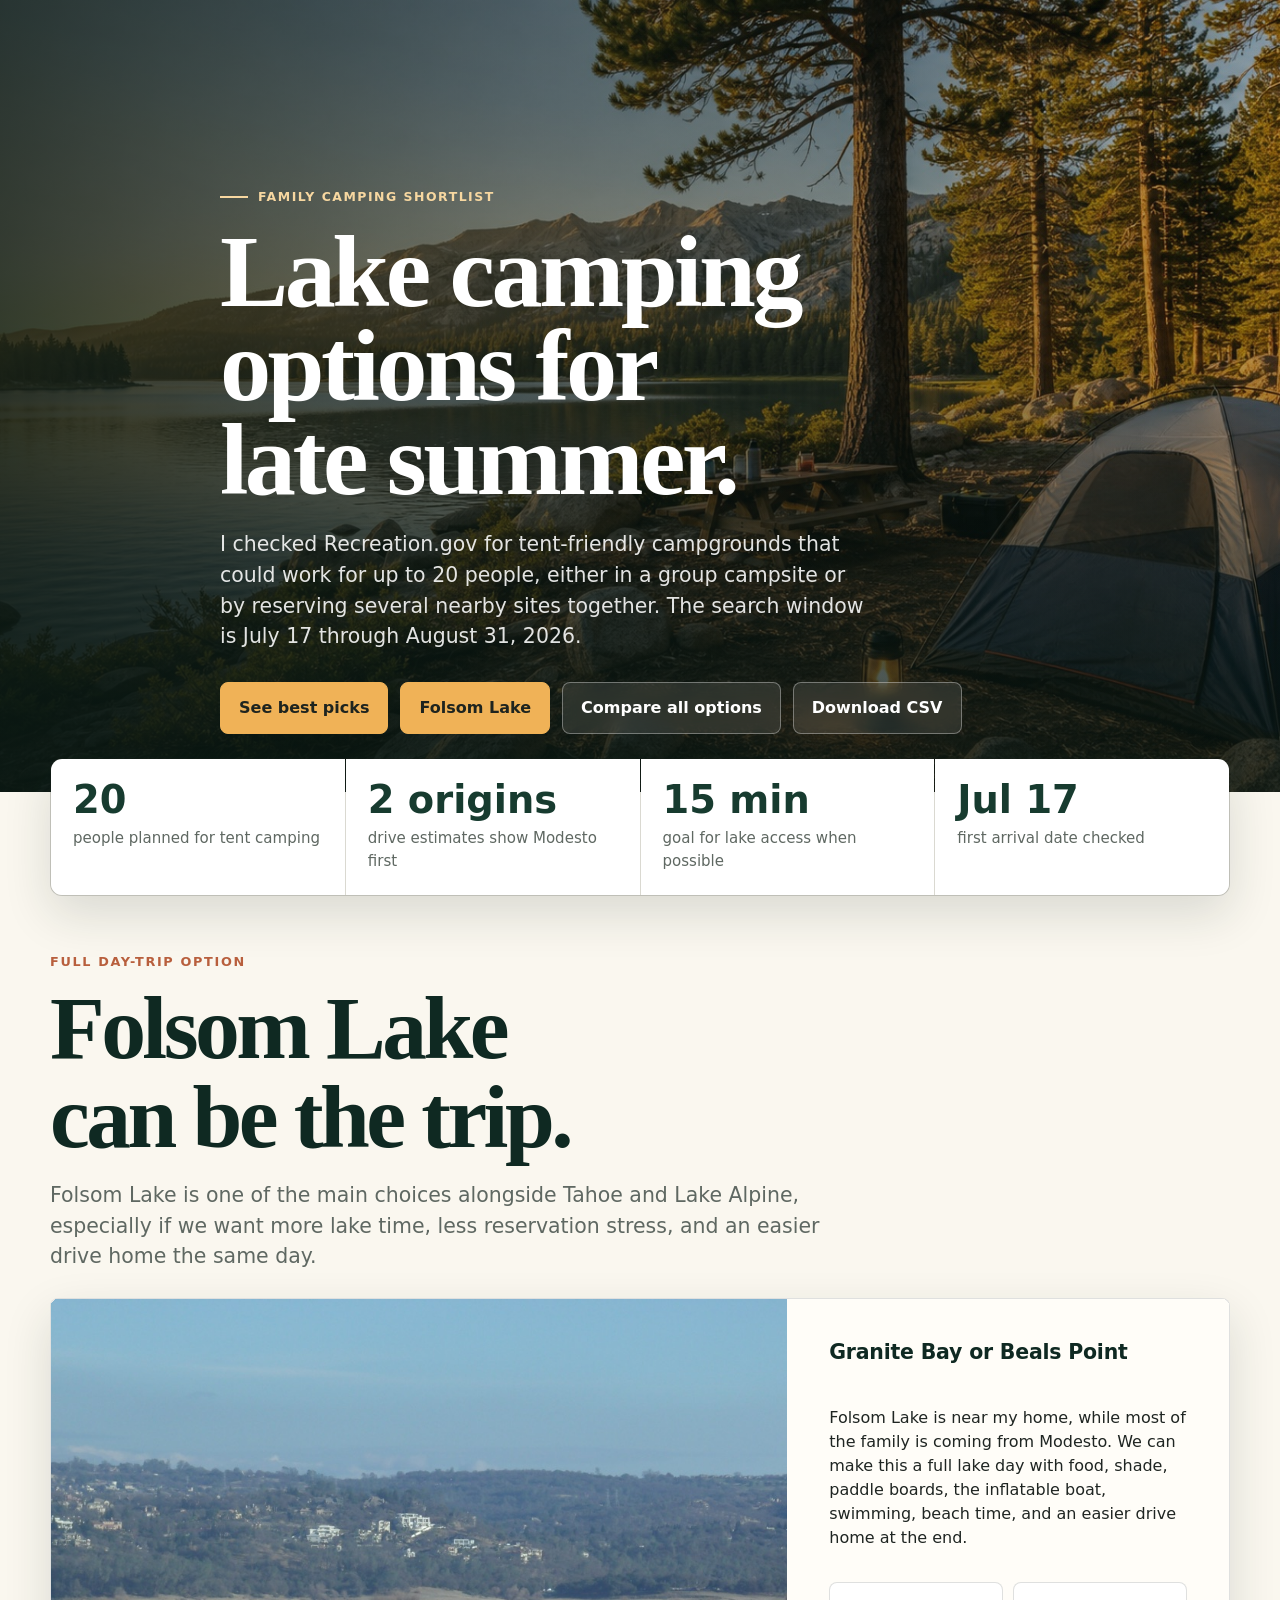
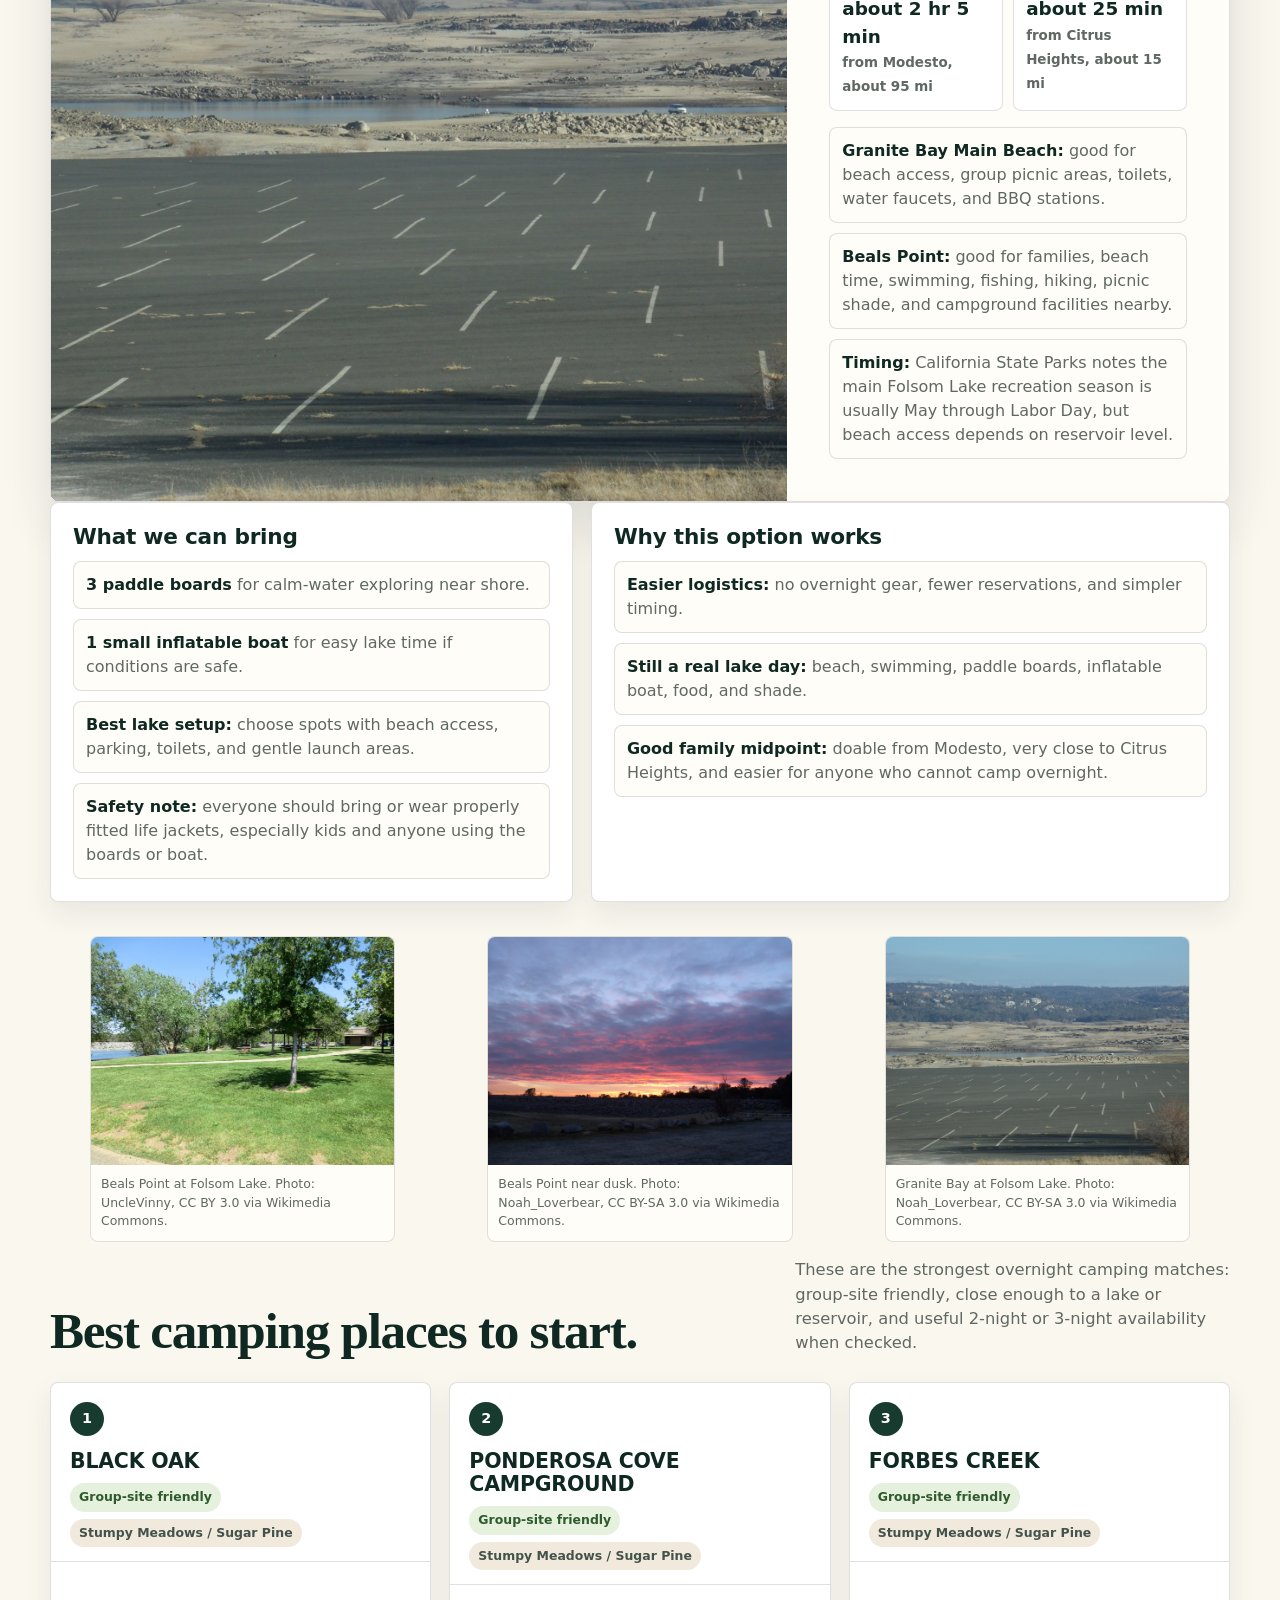
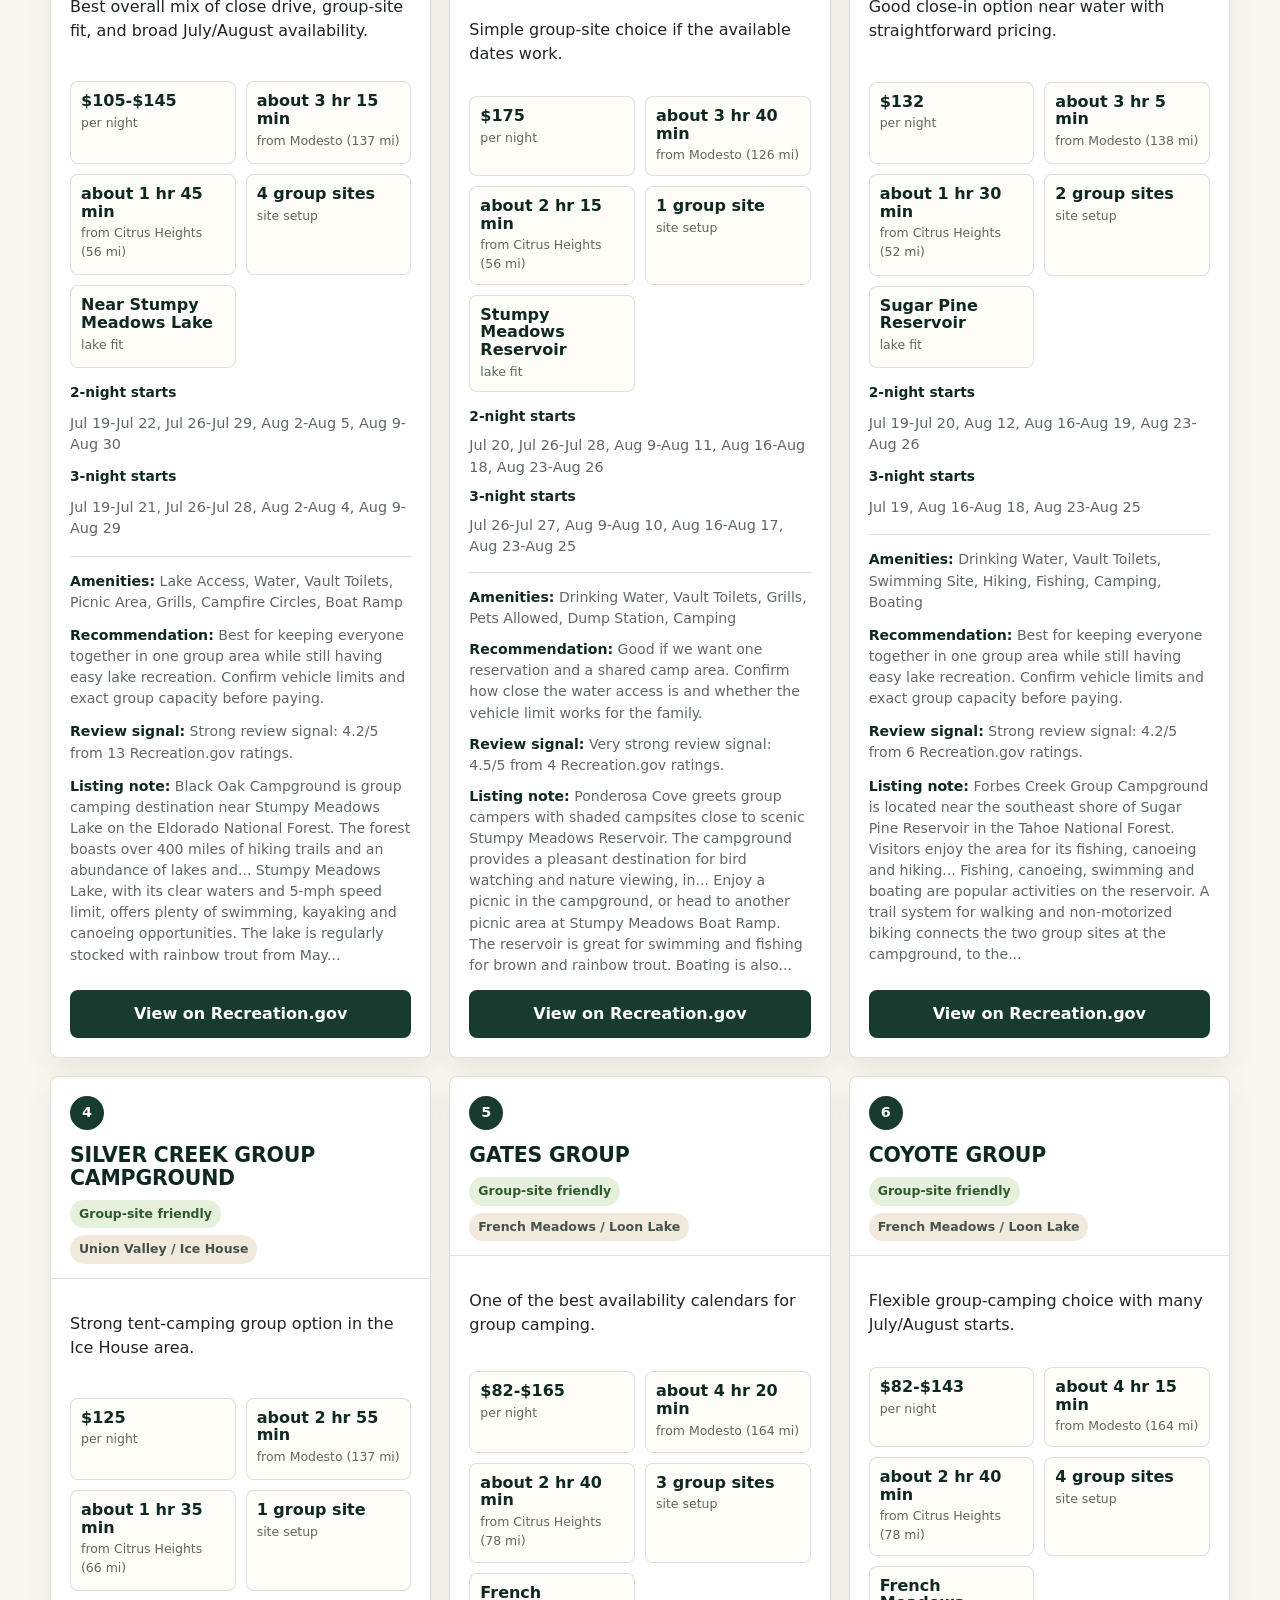
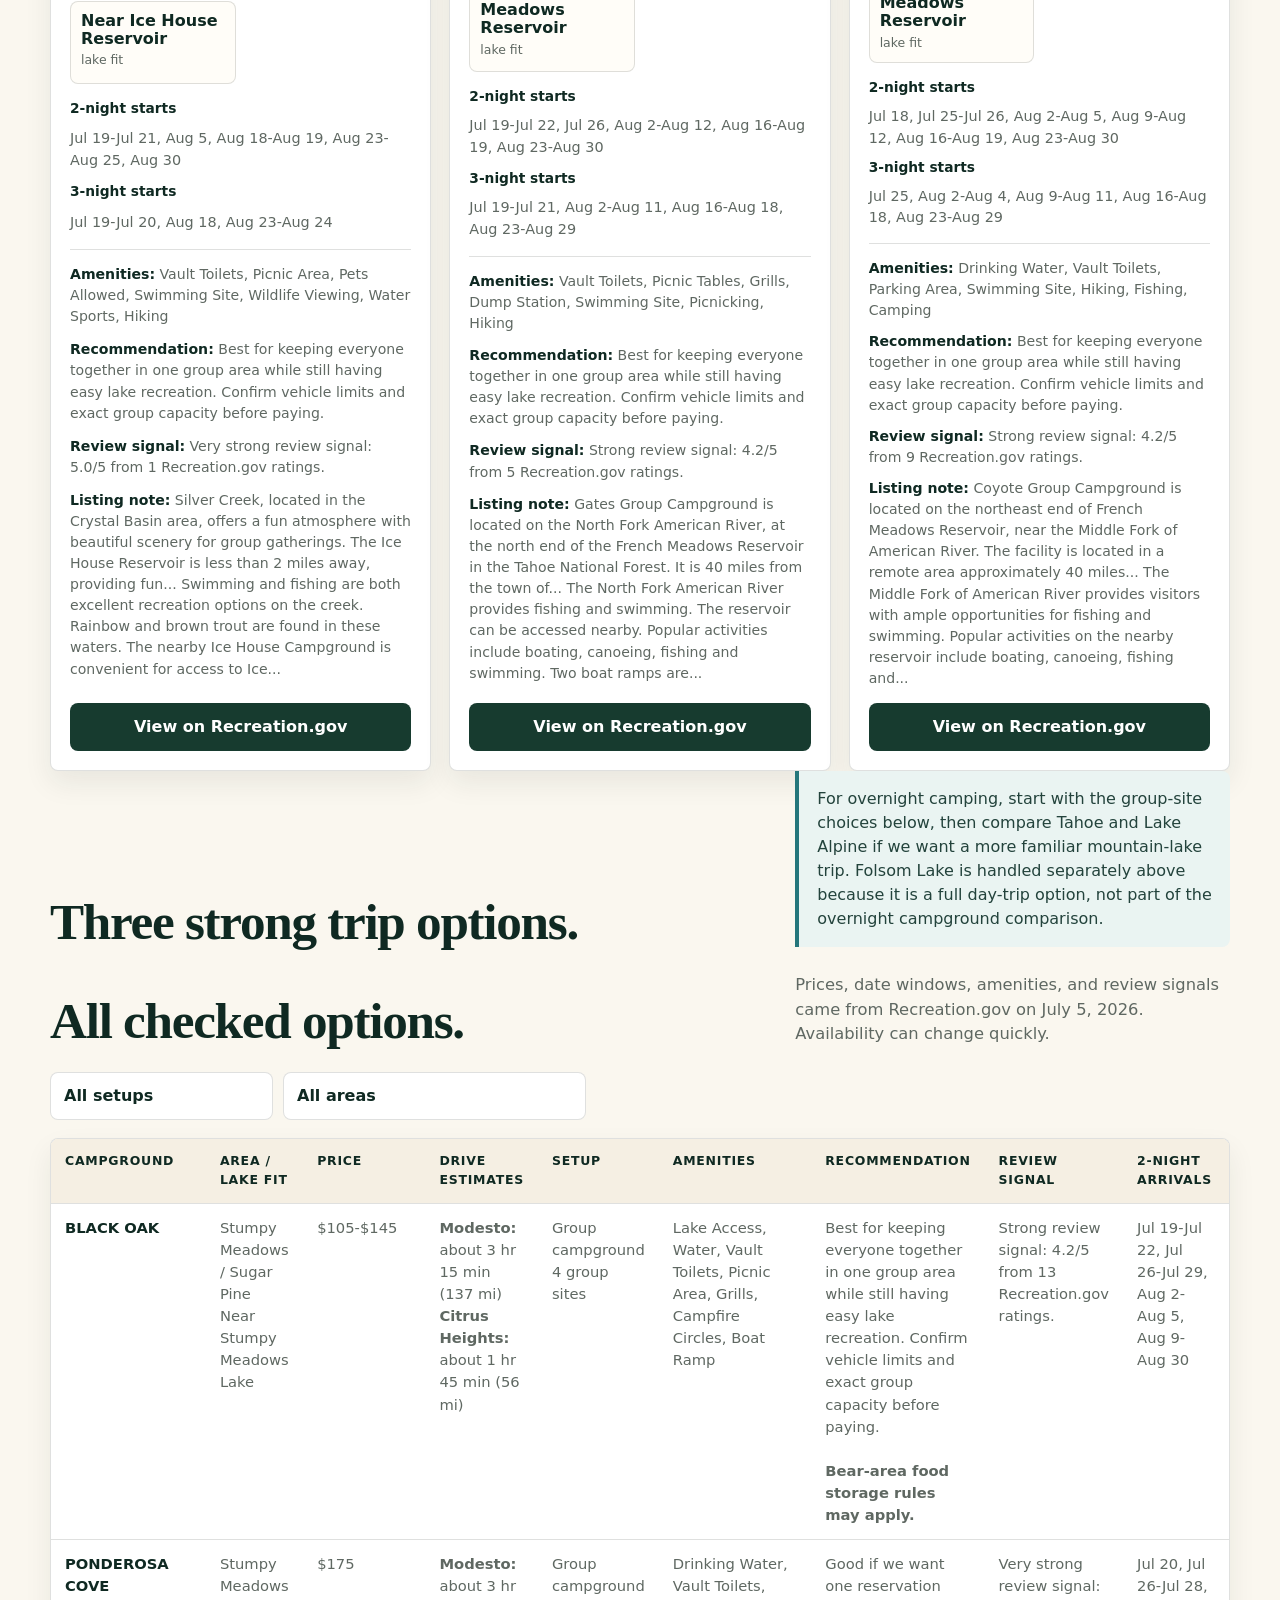
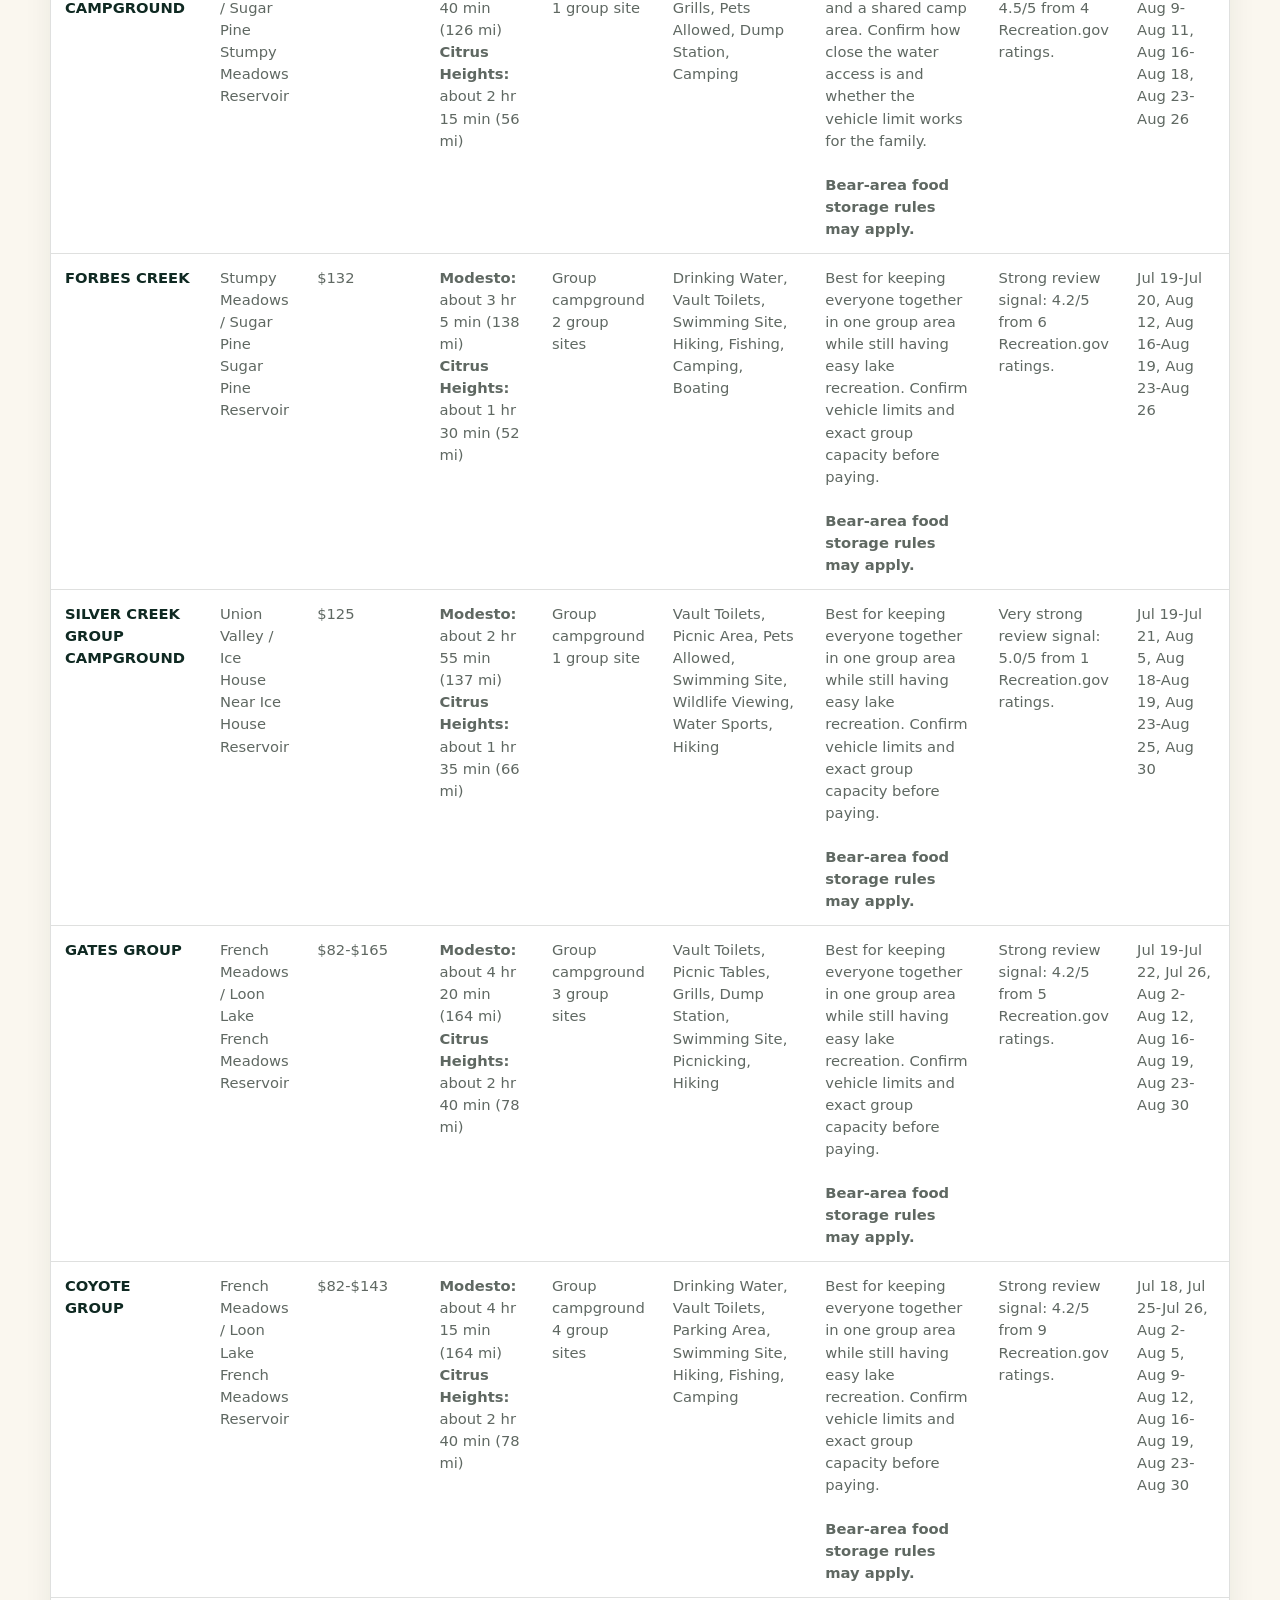
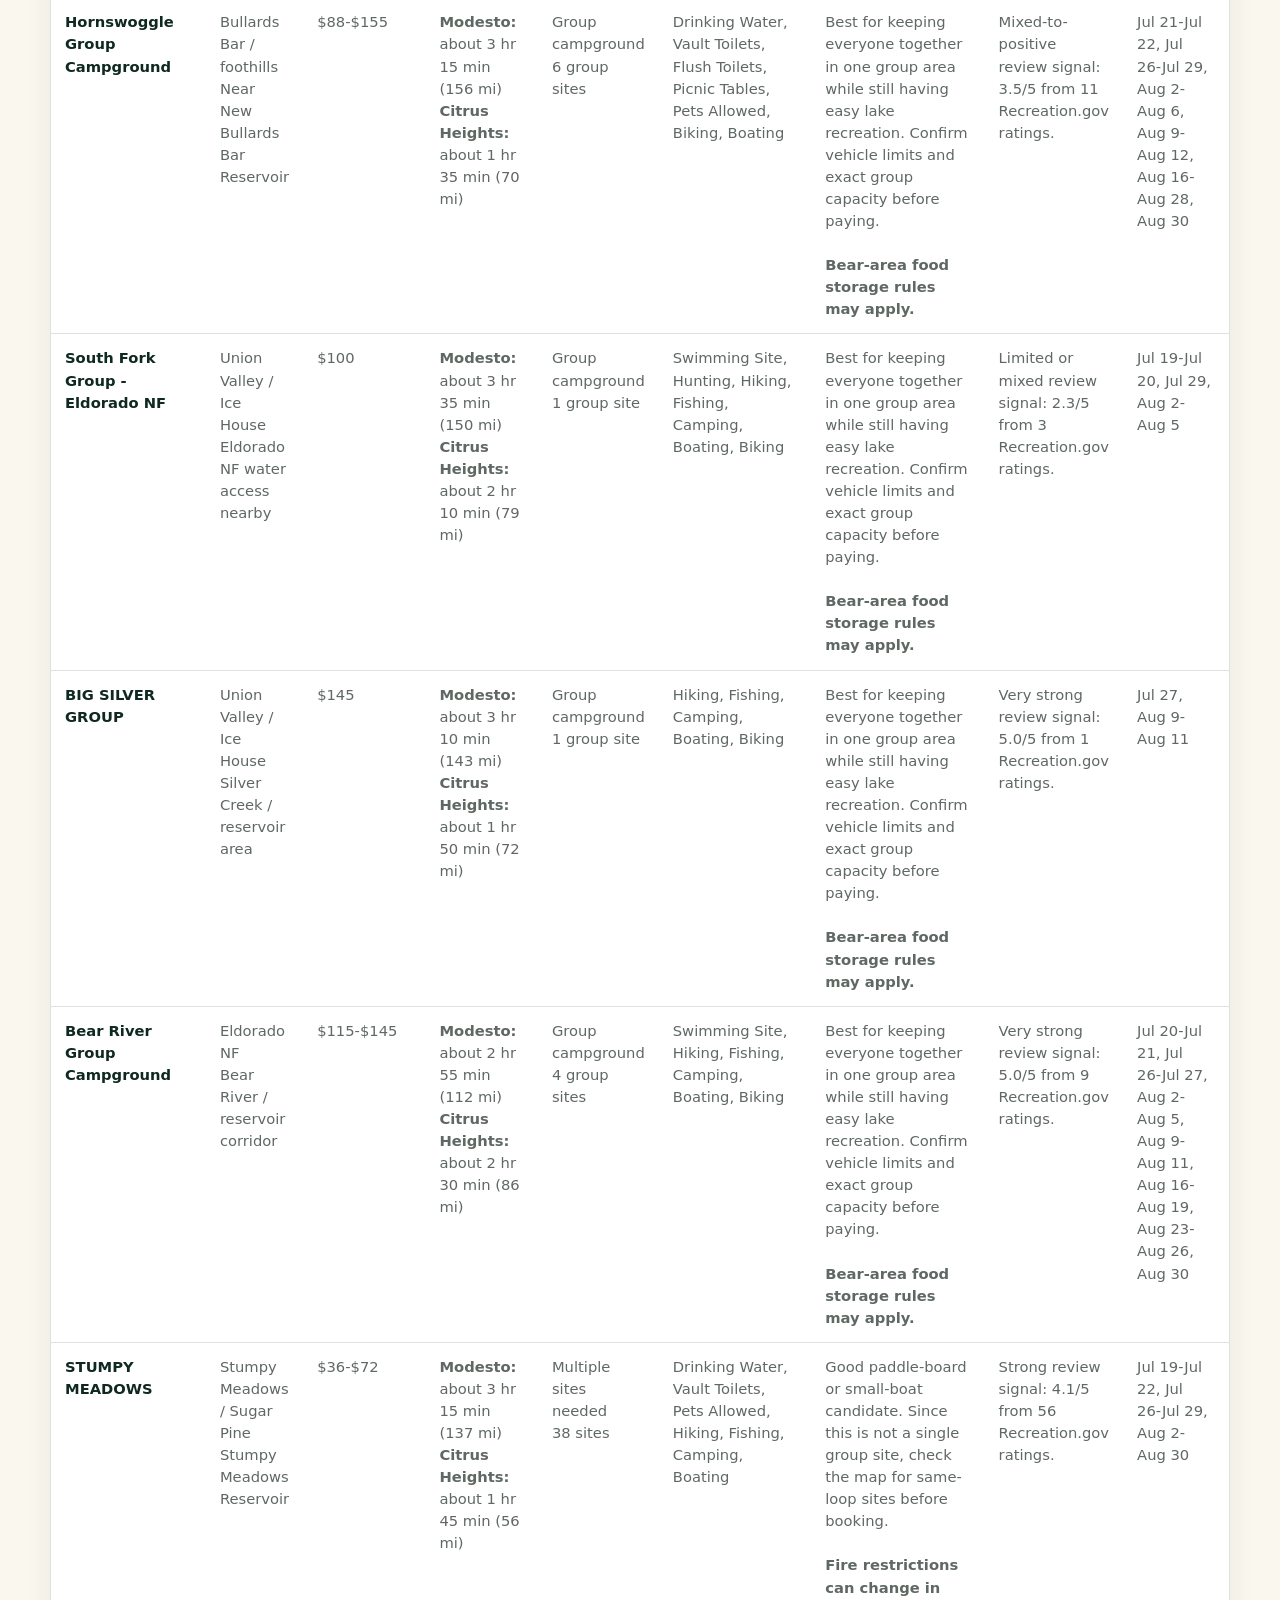
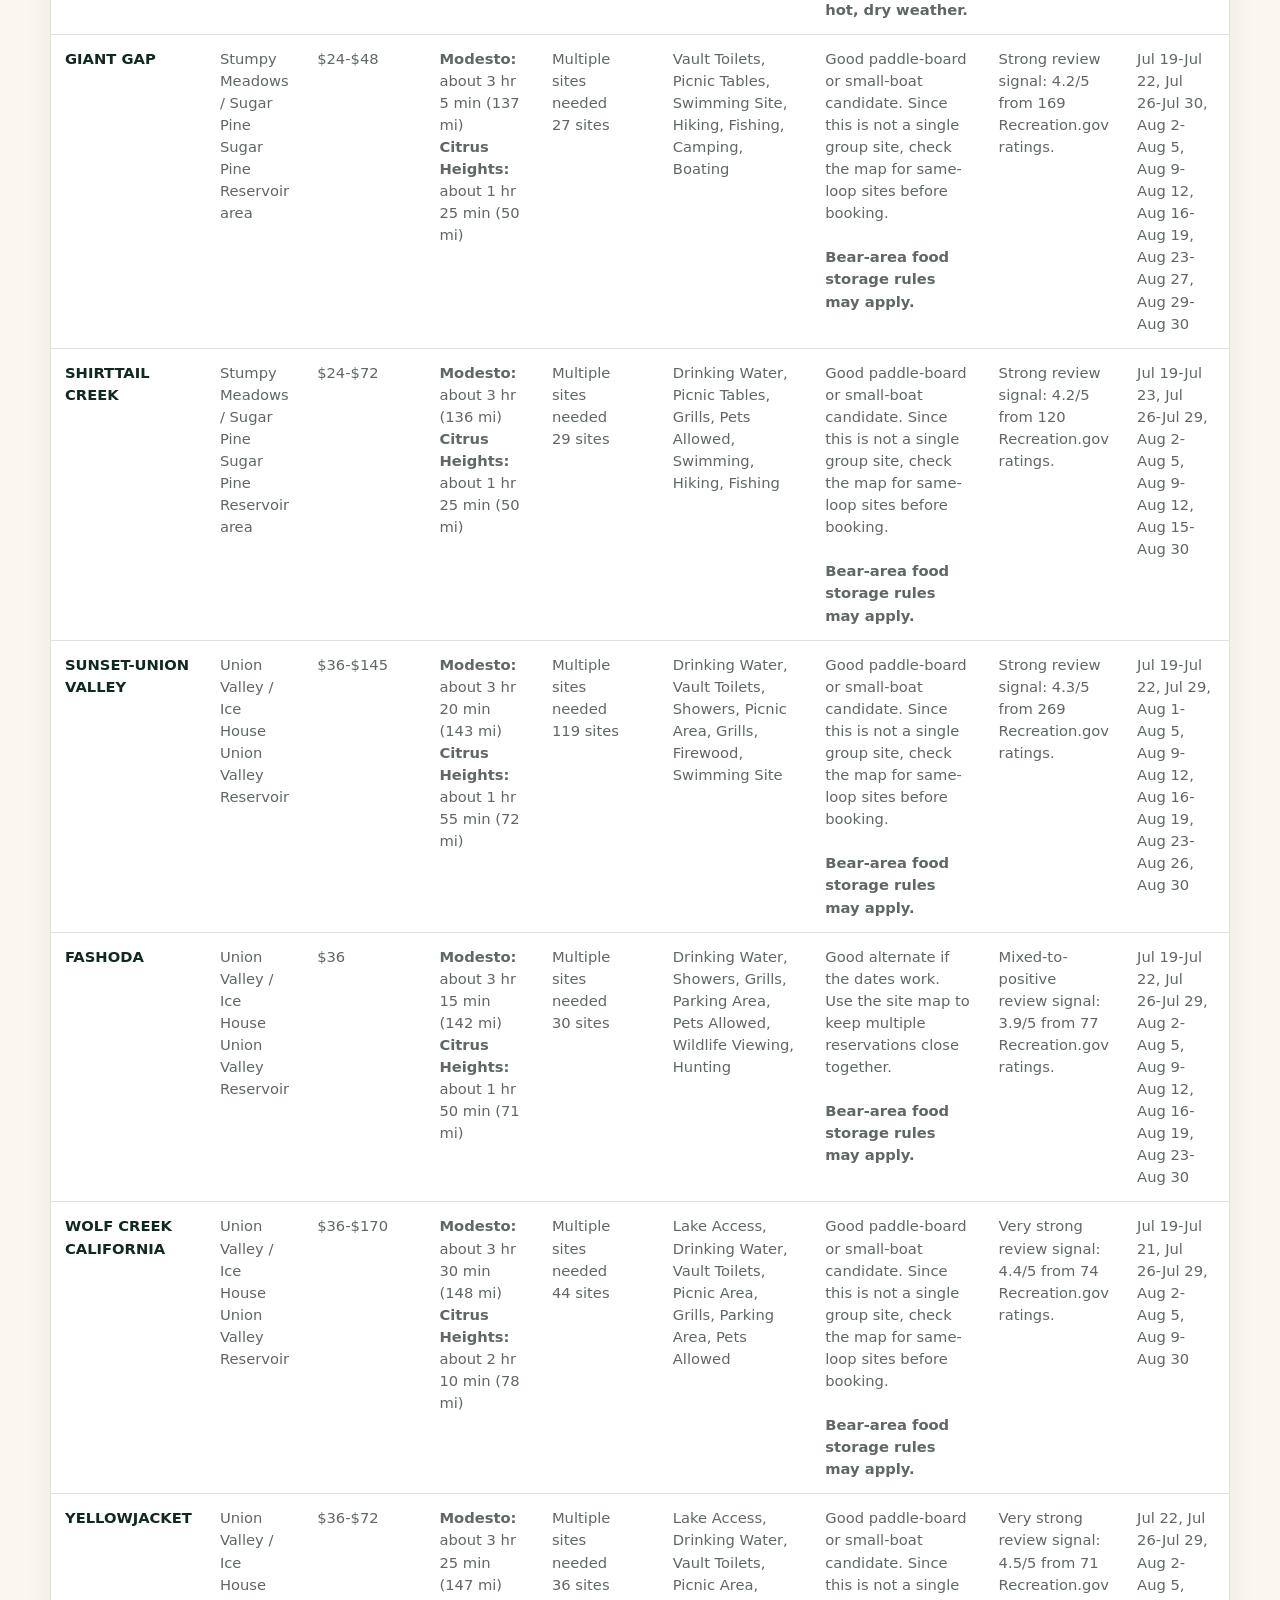
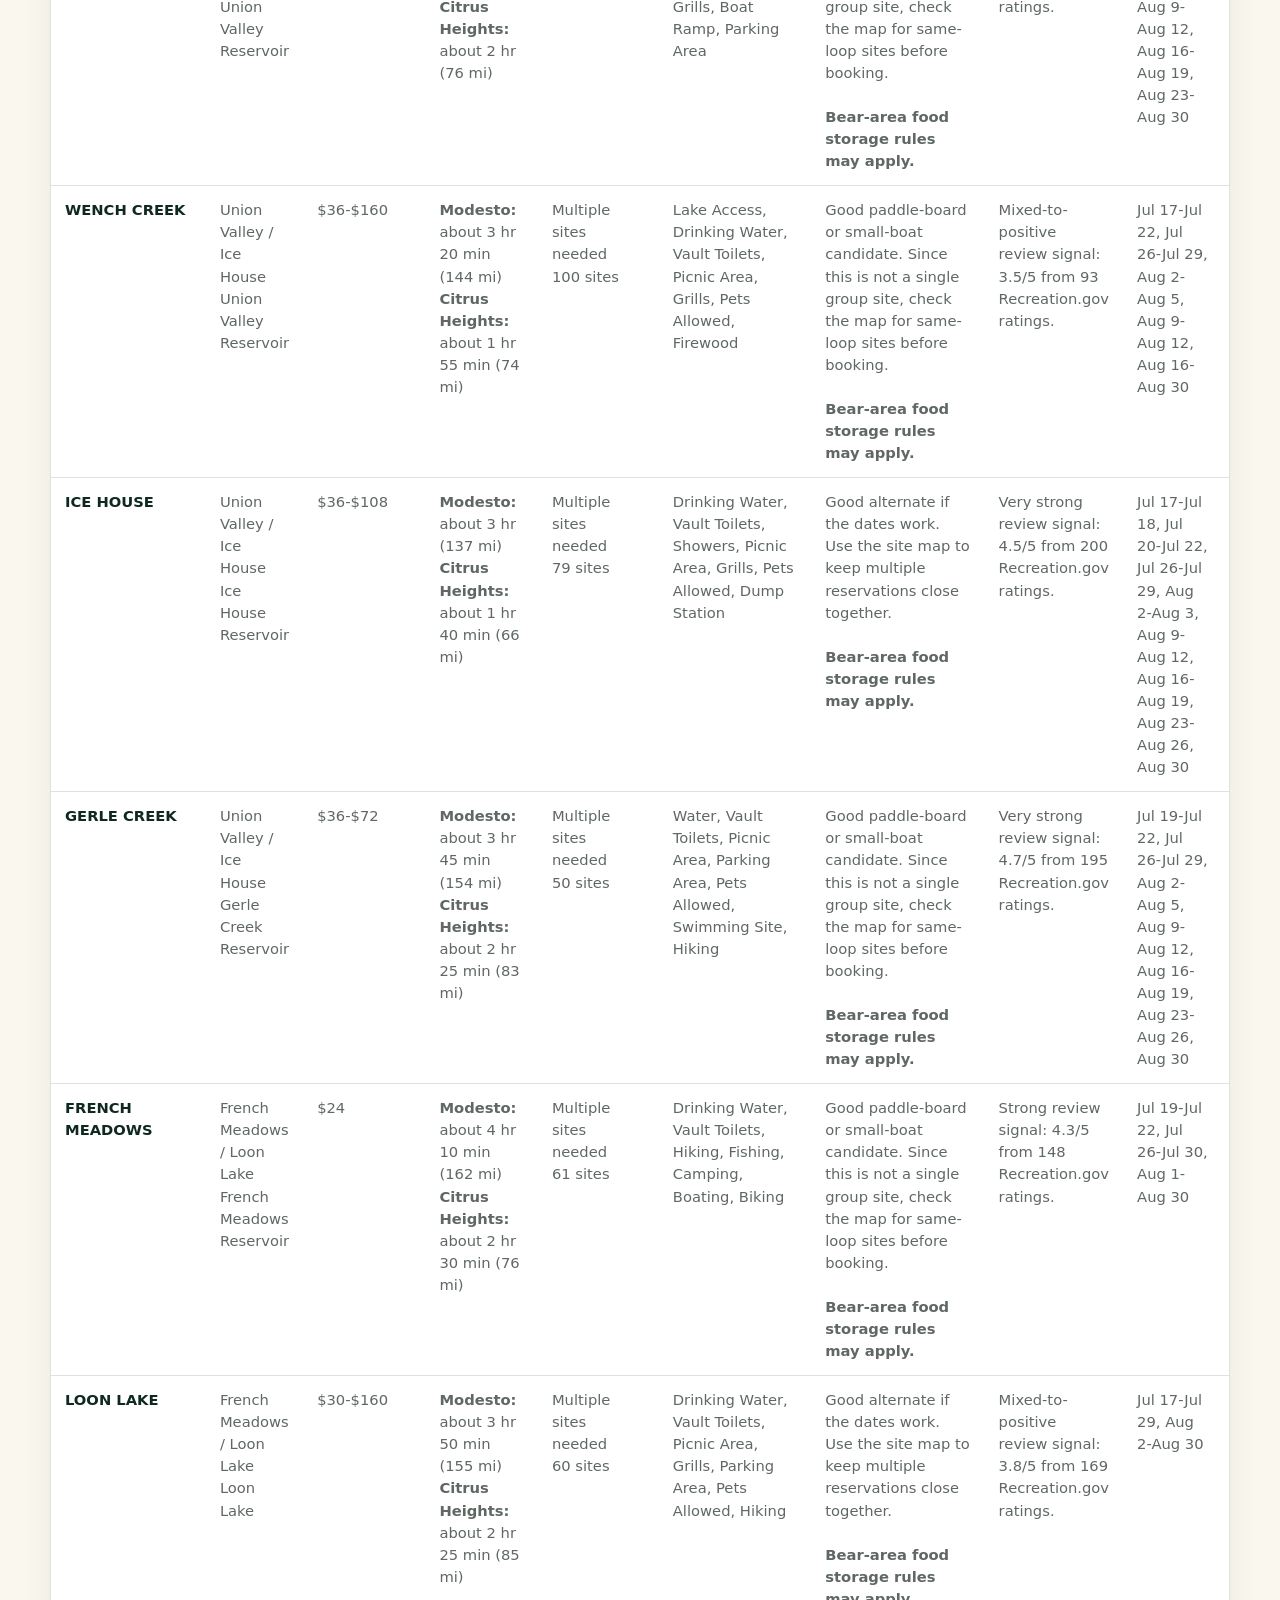
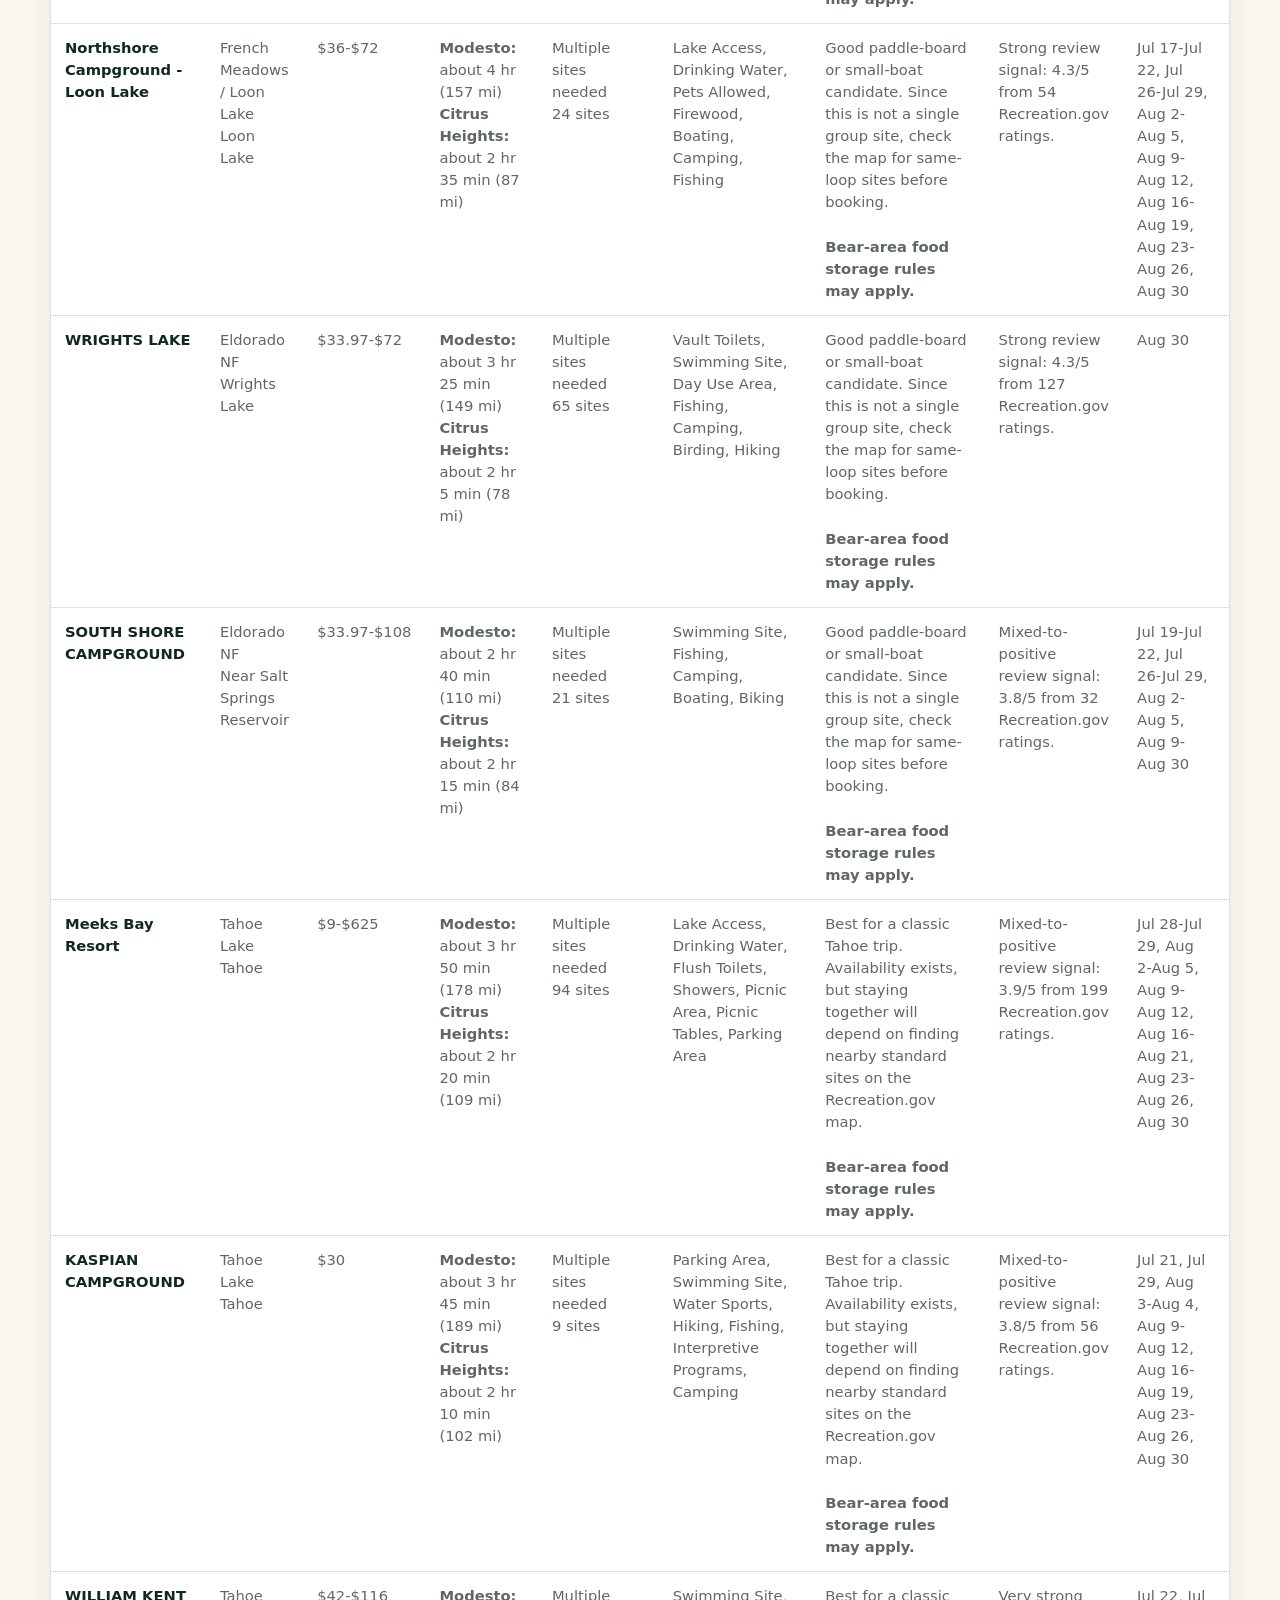
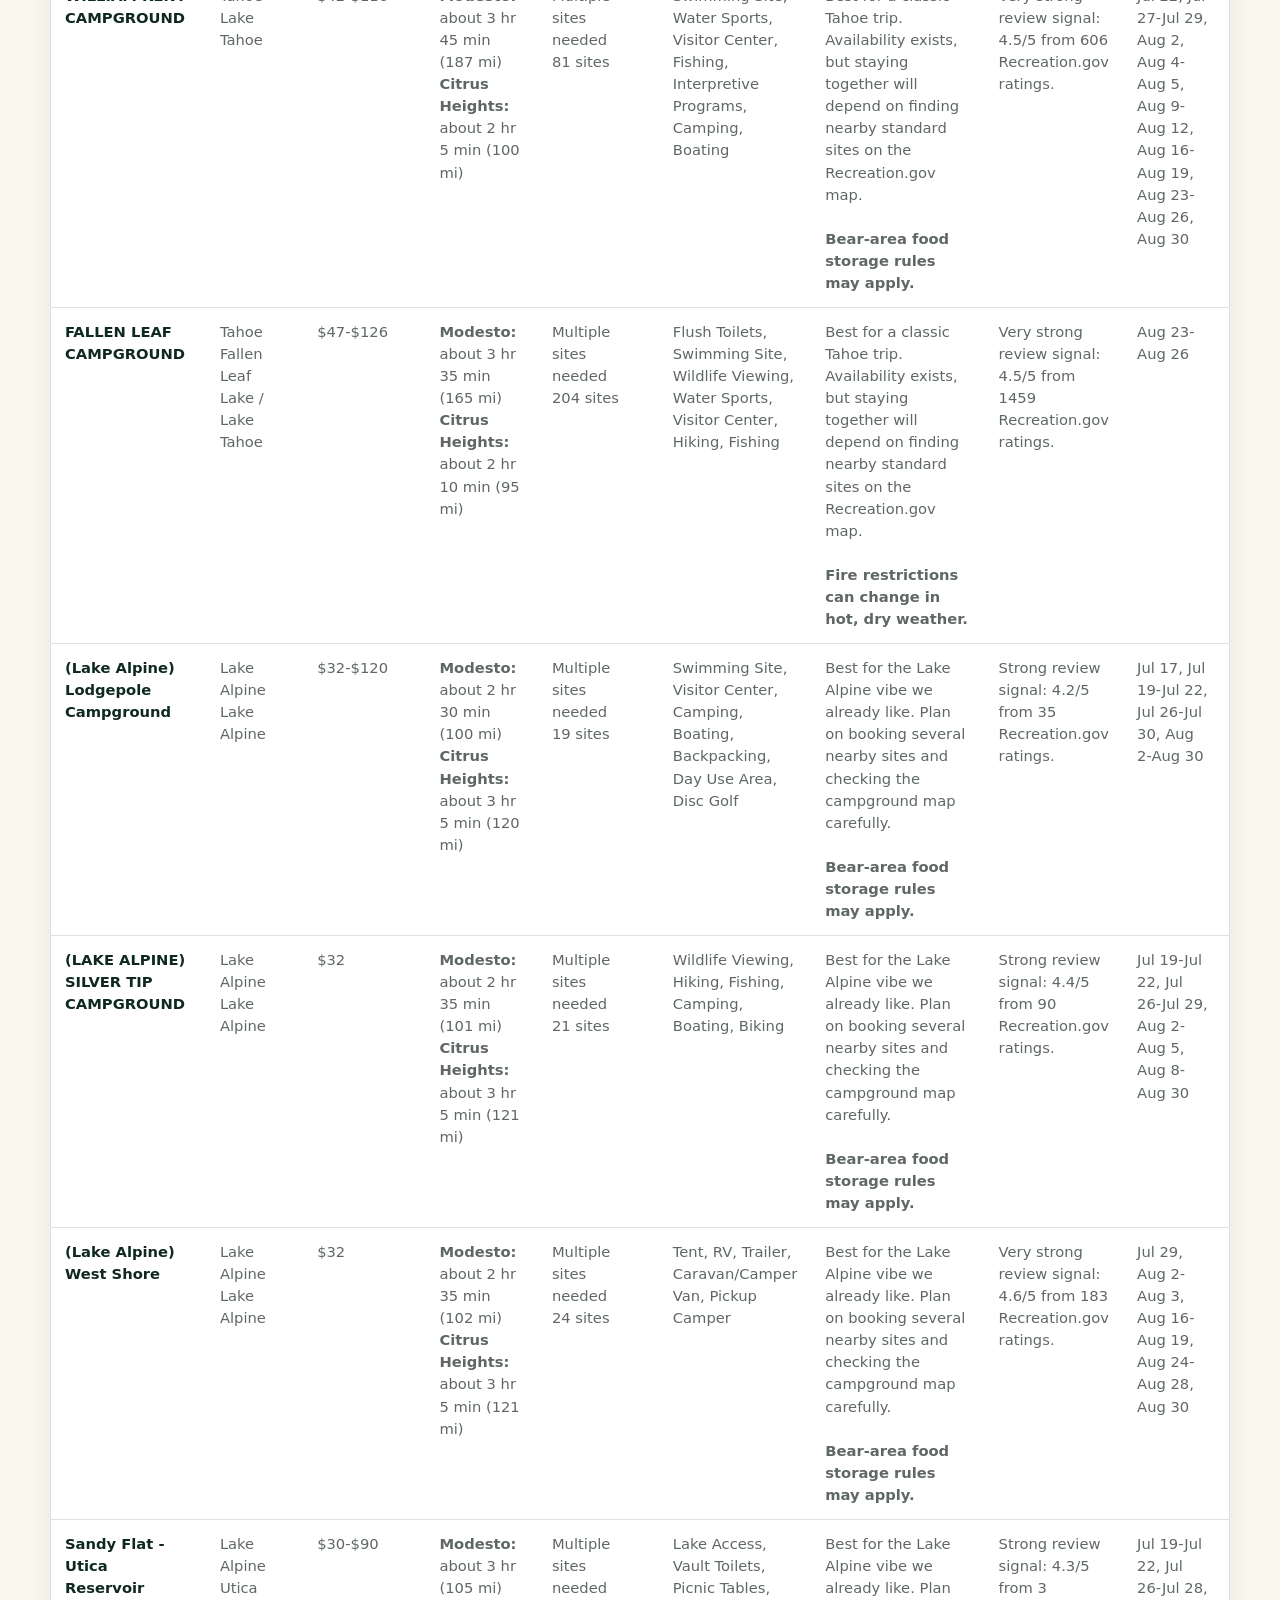
==== standalone-sites/family-camping-2026/index.html @ 750f4356 "Quartz sync: Jul 5, 2026, 1:56 PM" ====
<!DOCTYPE html>
<html lang="en">
<head>
  <meta charset="UTF-8" />
  <meta name="viewport" content="width=device-width, initial-scale=1.0" />
  <title>Family Camping Options | July-August 2026</title>
  <meta name="description" content="Lake camping options for up to 20 people, with Modesto and Citrus Heights drive estimates, Recreation.gov links, prices, and available date windows." />
  <meta property="og:title" content="Family Camping Options" />
  <meta property="og:description" content="A family-friendly shortlist of lake camping options for July-August 2026." />
  <meta property="og:image" content="lake-camping-hero.jpg" />
  <style>
    :root {
      --forest: #173b2f;
      --forest-2: #0f2922;
      --water: #24767b;
      --sun: #f0b257;
      --clay: #b85f3d;
      --paper: #faf7ef;
      --paper-2: #f1eadc;
      --ink: #1f2522;
      --muted: #5f6862;
      --line: rgba(31, 37, 34, 0.14);
      --white: #ffffff;
      --shadow: 0 18px 48px rgba(21, 42, 34, 0.14);
    }

    * {
      box-sizing: border-box;
    }

    html {
      scroll-behavior: smooth;
    }

    body {
      margin: 0;
      color: var(--ink);
      background: var(--paper);
      font-family: Inter, ui-sans-serif, system-ui, -apple-system, BlinkMacSystemFont, "Segoe UI", sans-serif;
      line-height: 1.5;
    }

    a {
      color: inherit;
    }

    .hero {
      min-height: 88svh;
      display: flex;
      align-items: flex-end;
      position: relative;
      overflow: hidden;
      background: var(--forest);
    }

    .hero::before {
      content: "";
      position: absolute;
      inset: 0;
      background-image:
        linear-gradient(90deg, rgba(10, 24, 19, 0.82), rgba(10, 24, 19, 0.50) 42%, rgba(10, 24, 19, 0.18)),
        linear-gradient(0deg, rgba(10, 24, 19, 0.74), rgba(10, 24, 19, 0.08) 58%),
        url("lake-camping-hero.jpg");
      background-size: cover;
      background-position: center;
      transform: scale(1.01);
    }

    .wrap {
      width: min(1180px, calc(100% - 36px));
      margin: 0 auto;
      position: relative;
      z-index: 1;
    }

    .hero-inner {
      padding: 44px 0 58px;
      color: var(--white);
      max-width: 840px;
    }

    .eyebrow {
      display: inline-flex;
      align-items: center;
      gap: 10px;
      margin-bottom: 18px;
      color: #f7d7a0;
      font-size: 0.78rem;
      font-weight: 800;
      letter-spacing: 0.12em;
      text-transform: uppercase;
    }

    .eyebrow::before {
      content: "";
      width: 28px;
      height: 2px;
      background: currentColor;
    }

    h1 {
      margin: 0;
      max-width: 760px;
      font-family: Georgia, "Times New Roman", serif;
      font-size: clamp(2.8rem, 8vw, 6.8rem);
      line-height: 0.92;
      letter-spacing: -0.035em;
      text-wrap: balance;
    }

    .hero-copy {
      margin: 22px 0 0;
      max-width: 650px;
      color: rgba(255, 255, 255, 0.88);
      font-size: clamp(1.04rem, 2vw, 1.28rem);
    }

    .hero-actions {
      display: flex;
      flex-wrap: wrap;
      gap: 12px;
      margin-top: 30px;
    }

    .btn {
      display: inline-flex;
      align-items: center;
      justify-content: center;
      min-height: 48px;
      padding: 13px 18px;
      border-radius: 8px;
      border: 1px solid rgba(255, 255, 255, 0.34);
      color: var(--white);
      text-decoration: none;
      font-weight: 800;
      transition: transform 160ms ease, background 160ms ease, border-color 160ms ease;
    }

    .btn:hover {
      transform: translateY(-1px);
    }

    .btn-primary {
      background: var(--sun);
      color: #1e241f;
      border-color: var(--sun);
    }

    .btn-ghost {
      background: rgba(255, 255, 255, 0.1);
      backdrop-filter: blur(8px);
    }

    .summary {
      display: grid;
      grid-template-columns: repeat(4, 1fr);
      gap: 1px;
      margin-top: -34px;
      background: var(--line);
      border: 1px solid var(--line);
      border-radius: 12px;
      overflow: hidden;
      box-shadow: var(--shadow);
      position: relative;
      z-index: 2;
    }

    .summary-item {
      background: var(--white);
      padding: 22px;
      min-height: 116px;
    }

    .summary-item strong {
      display: block;
      color: var(--forest);
      font-size: clamp(1.6rem, 3vw, 2.4rem);
      line-height: 1;
      margin-bottom: 8px;
    }

    .summary-item span {
      display: block;
      color: var(--muted);
      font-size: 0.94rem;
    }

    main {
      padding: 56px 0 80px;
    }

    section + section {
      margin-top: 64px;
    }

    .section-head {
      display: grid;
      grid-template-columns: minmax(0, 0.9fr) minmax(280px, 0.55fr);
      gap: 34px;
      align-items: end;
      margin-bottom: 26px;
    }

    h2 {
      margin: 0;
      color: var(--forest-2);
      font-family: Georgia, "Times New Roman", serif;
      font-size: clamp(2rem, 4vw, 3.4rem);
      line-height: 1;
      letter-spacing: -0.025em;
      text-wrap: balance;
    }

    .section-head p {
      margin: 0;
      color: var(--muted);
      font-size: 1.02rem;
    }

    .note {
      border-left: 4px solid var(--water);
      background: #eaf4f2;
      padding: 16px 18px;
      border-radius: 0 8px 8px 0;
      color: #23433c;
    }

    .folsom-section {
      margin-top: 0;
    }

    .folsom-kicker {
      color: var(--clay);
      font-size: 0.8rem;
      font-weight: 900;
      letter-spacing: 0.13em;
      text-transform: uppercase;
      margin-bottom: 12px;
    }

    .folsom-title {
      max-width: 940px;
      font-size: clamp(3rem, 7vw, 6.6rem);
      letter-spacing: -0.04em;
    }

    .folsom-lede {
      max-width: 820px;
      margin: 18px 0 26px;
      color: var(--muted);
      font-size: clamp(1.08rem, 2vw, 1.28rem);
    }

    .folsom-feature {
      display: grid;
      grid-template-columns: minmax(0, 1.25fr) minmax(300px, 0.75fr);
      gap: 0;
      overflow: hidden;
      background: var(--white);
      border: 1px solid var(--line);
      border-radius: 8px;
      box-shadow: var(--shadow);
    }

    .folsom-feature img {
      display: block;
      width: 100%;
      height: 100%;
      min-height: 430px;
      object-fit: cover;
    }

    .folsom-feature-copy {
      display: flex;
      flex-direction: column;
      justify-content: center;
      gap: 16px;
      padding: clamp(24px, 4vw, 42px);
      background: #fffdf8;
    }

    .folsom-drive {
      display: grid;
      gap: 10px;
      grid-template-columns: repeat(2, minmax(0, 1fr));
    }

    .folsom-drive div {
      border: 1px solid var(--line);
      border-radius: 8px;
      padding: 12px;
      background: var(--white);
    }

    .folsom-drive b {
      display: block;
      color: var(--forest-2);
      font-size: 1.15rem;
    }

    .folsom-drive span {
      color: var(--muted);
      font-size: 0.84rem;
      font-weight: 700;
    }

    .gear-grid {
      display: grid;
      grid-template-columns: 0.9fr 1.1fr;
      gap: 18px;
      align-items: stretch;
    }

    .gear-panel,
    .folsom-panel {
      background: var(--white);
      border: 1px solid var(--line);
      border-radius: 8px;
      box-shadow: 0 12px 28px rgba(21, 42, 34, 0.08);
      padding: 22px;
    }

    .gear-panel h3,
    .folsom-panel h3 {
      font-size: 1.35rem;
      margin-bottom: 12px;
    }

    .mini-list {
      display: grid;
      gap: 10px;
      padding: 0;
      margin: 0;
      list-style: none;
    }

    .mini-list li {
      padding: 11px 12px;
      border: 1px solid var(--line);
      border-radius: 8px;
      background: #fffdf8;
      color: var(--muted);
    }

    .mini-list b {
      color: var(--forest-2);
    }

    .photo-grid {
      display: grid;
      grid-template-columns: repeat(3, 1fr);
      gap: 12px;
      margin-top: 18px;
    }

    .photo-card {
      overflow: hidden;
      border-radius: 8px;
      border: 1px solid var(--line);
      background: #fffdf8;
    }

    .photo-card img {
      display: block;
      width: 100%;
      aspect-ratio: 4 / 3;
      object-fit: cover;
    }

    .photo-card figcaption {
      padding: 10px;
      color: var(--muted);
      font-size: 0.78rem;
    }

    .cards {
      display: grid;
      grid-template-columns: repeat(3, minmax(0, 1fr));
      gap: 18px;
    }

    .card {
      display: flex;
      flex-direction: column;
      min-height: 100%;
      background: var(--white);
      border: 1px solid var(--line);
      border-radius: 8px;
      box-shadow: 0 12px 28px rgba(21, 42, 34, 0.08);
      overflow: hidden;
    }

    .card-top {
      padding: 19px 19px 14px;
      border-bottom: 1px solid var(--line);
    }

    .rank {
      display: inline-flex;
      align-items: center;
      justify-content: center;
      width: 34px;
      height: 34px;
      border-radius: 50%;
      background: var(--forest);
      color: var(--white);
      font-size: 0.9rem;
      font-weight: 900;
      margin-bottom: 14px;
    }

    h3 {
      margin: 0 0 10px;
      color: var(--forest-2);
      font-size: 1.28rem;
      line-height: 1.12;
      letter-spacing: -0.01em;
    }

    .pill-row {
      display: flex;
      flex-wrap: wrap;
      gap: 7px;
    }

    .pill {
      display: inline-flex;
      align-items: center;
      min-height: 28px;
      padding: 5px 9px;
      border-radius: 999px;
      background: var(--paper-2);
      color: #43534c;
      font-size: 0.78rem;
      font-weight: 800;
    }

    .pill.group {
      background: #e5f0dd;
      color: #2e5a2d;
    }

    .pill.favorite {
      background: #fff0d2;
      color: #825218;
    }

    .card-body {
      display: grid;
      gap: 14px;
      padding: 17px 19px 19px;
      flex: 1;
    }

    .facts {
      display: grid;
      grid-template-columns: repeat(2, 1fr);
      gap: 10px;
    }

    .fact {
      border: 1px solid var(--line);
      border-radius: 8px;
      padding: 10px;
      background: #fffdf8;
    }

    .fact b {
      display: block;
      color: var(--forest-2);
      font-size: 1rem;
      line-height: 1.1;
    }

    .fact span {
      display: block;
      color: var(--muted);
      font-size: 0.78rem;
      margin-top: 4px;
    }

    .dates {
      display: grid;
      gap: 8px;
    }

    .dates strong {
      color: var(--forest-2);
      font-size: 0.86rem;
    }

    .dates p {
      margin: 0;
      color: var(--muted);
      font-size: 0.9rem;
    }

    .detail-stack {
      display: grid;
      gap: 10px;
      border-top: 1px solid var(--line);
      padding-top: 14px;
    }

    .detail-stack div {
      color: var(--muted);
      font-size: 0.88rem;
    }

    .detail-stack b {
      color: var(--forest-2);
    }

    .card-link {
      display: inline-flex;
      justify-content: center;
      margin-top: auto;
      padding: 12px 14px;
      border-radius: 8px;
      background: var(--forest);
      color: var(--white);
      text-decoration: none;
      font-weight: 900;
    }

    .controls {
      display: flex;
      flex-wrap: wrap;
      gap: 10px;
      margin-bottom: 18px;
    }

    .filter {
      appearance: none;
      border: 1px solid var(--line);
      background: var(--white);
      color: var(--forest-2);
      border-radius: 8px;
      padding: 11px 13px;
      font: inherit;
      font-weight: 800;
    }

    .table-wrap {
      overflow-x: auto;
      background: var(--white);
      border: 1px solid var(--line);
      border-radius: 8px;
      box-shadow: 0 12px 28px rgba(21, 42, 34, 0.07);
    }

    table {
      width: 100%;
      min-width: 1320px;
      border-collapse: collapse;
    }

    th,
    td {
      padding: 13px 14px;
      border-bottom: 1px solid var(--line);
      text-align: left;
      vertical-align: top;
    }

    th {
      background: #f5efe3;
      color: var(--forest-2);
      font-size: 0.78rem;
      letter-spacing: 0.06em;
      text-transform: uppercase;
    }

    td {
      color: var(--muted);
      font-size: 0.92rem;
    }

    td:first-child {
      color: var(--forest-2);
      font-weight: 900;
    }

    .table-link {
      color: var(--water);
      font-weight: 900;
      white-space: nowrap;
    }

    .footer {
      border-top: 1px solid var(--line);
      background: var(--forest-2);
      color: rgba(255, 255, 255, 0.8);
      padding: 32px 0;
      font-size: 0.92rem;
    }

    .footer a {
      color: var(--sun);
      font-weight: 800;
    }

    @media (max-width: 900px) {
      .summary,
      .cards,
      .gear-grid {
        grid-template-columns: repeat(2, 1fr);
      }

      .folsom-feature {
        grid-template-columns: 1fr;
      }

      .photo-grid {
        grid-template-columns: 1fr;
      }

      .section-head {
        grid-template-columns: 1fr;
        align-items: start;
      }
    }

    @media (max-width: 620px) {
      .wrap {
        width: min(100% - 24px, 1180px);
      }

      .hero {
        min-height: 82svh;
      }

      .hero-inner {
        padding-bottom: 42px;
      }

      .summary,
      .cards,
      .facts,
      .gear-grid,
      .folsom-drive {
        grid-template-columns: 1fr;
      }

      .summary {
        margin-top: 0;
        border-radius: 0;
        border-left: 0;
        border-right: 0;
      }

      main {
        padding-top: 42px;
      }

      .btn,
      .card-link,
      .filter {
        width: 100%;
      }
    }
  </style>
</head>
<body>
  <header class="hero">
    <div class="wrap hero-inner">
      <div class="eyebrow">Family camping shortlist</div>
      <h1>Lake camping options for late summer.</h1>
      <p class="hero-copy">I checked Recreation.gov for tent-friendly campgrounds that could work for up to 20 people, either in a group campsite or by reserving several nearby sites together. The search window is July 17 through August 31, 2026.</p>
      <div class="hero-actions">
        <a class="btn btn-primary" href="#best">See best picks</a>
        <a class="btn btn-primary" href="#lake-day">Folsom Lake</a>
        <a class="btn btn-ghost" href="#all-options">Compare all options</a>
        <a class="btn btn-ghost" href="camping-options.csv" download>Download CSV</a>
      </div>
    </div>
  </header>

  <div class="wrap">
    <div class="summary" aria-label="Planning summary">
      <div class="summary-item">
        <strong>20</strong>
        <span>people planned for tent camping</span>
      </div>
      <div class="summary-item">
        <strong>2 origins</strong>
        <span>drive estimates show Modesto first</span>
      </div>
      <div class="summary-item">
        <strong>15 min</strong>
        <span>goal for lake access when possible</span>
      </div>
      <div class="summary-item">
        <strong>Jul 17</strong>
        <span>first arrival date checked</span>
      </div>
    </div>
  </div>

  <main>
    <section class="wrap folsom-section" id="lake-day">
      <div class="folsom-kicker">Full day-trip option</div>
      <h2 class="folsom-title">Folsom Lake can be the trip.</h2>
      <p class="folsom-lede">Folsom Lake is one of the main choices alongside Tahoe and Lake Alpine, especially if we want more lake time, less reservation stress, and an easier drive home the same day.</p>

      <div class="folsom-feature">
        <img src="folsom-granite-bay.jpg" alt="Granite Bay shoreline at Folsom Lake" loading="eager" />
        <div class="folsom-feature-copy">
          <h3>Granite Bay or Beals Point</h3>
          <p>Folsom Lake is near my home, while most of the family is coming from Modesto. We can make this a full lake day with food, shade, paddle boards, the inflatable boat, swimming, beach time, and an easier drive home at the end.</p>
          <div class="folsom-drive" aria-label="Folsom Lake drive estimates">
            <div><b>about 2 hr 5 min</b><span>from Modesto, about 95 mi</span></div>
            <div><b>about 25 min</b><span>from Citrus Heights, about 15 mi</span></div>
          </div>
          <ul class="mini-list">
            <li><b>Granite Bay Main Beach:</b> good for beach access, group picnic areas, toilets, water faucets, and BBQ stations.</li>
            <li><b>Beals Point:</b> good for families, beach time, swimming, fishing, hiking, picnic shade, and campground facilities nearby.</li>
            <li><b>Timing:</b> California State Parks notes the main Folsom Lake recreation season is usually May through Labor Day, but beach access depends on reservoir level.</li>
          </ul>
        </div>
      </div>

      <div class="gear-grid">
        <div class="gear-panel">
          <h3>What we can bring</h3>
          <ul class="mini-list">
            <li><b>3 paddle boards</b> for calm-water exploring near shore.</li>
            <li><b>1 small inflatable boat</b> for easy lake time if conditions are safe.</li>
            <li><b>Best lake setup:</b> choose spots with beach access, parking, toilets, and gentle launch areas.</li>
            <li><b>Safety note:</b> everyone should bring or wear properly fitted life jackets, especially kids and anyone using the boards or boat.</li>
          </ul>
        </div>

        <div class="folsom-panel">
          <h3>Why this option works</h3>
          <ul class="mini-list">
            <li><b>Easier logistics:</b> no overnight gear, fewer reservations, and simpler timing.</li>
            <li><b>Still a real lake day:</b> beach, swimming, paddle boards, inflatable boat, food, and shade.</li>
            <li><b>Good family midpoint:</b> doable from Modesto, very close to Citrus Heights, and easier for anyone who cannot camp overnight.</li>
          </ul>
        </div>
      </div>

      <div class="photo-grid" aria-label="Folsom Lake photos">
        <figure class="photo-card">
          <img src="folsom-beals-point.jpg" alt="Beals Point beach area at Folsom Lake" loading="lazy" />
          <figcaption>Beals Point at Folsom Lake. Photo: UncleVinny, CC BY 3.0 via Wikimedia Commons.</figcaption>
        </figure>
        <figure class="photo-card">
          <img src="folsom-beals-dusk.jpg" alt="Folsom Lake at Beals Point near dusk" loading="lazy" />
          <figcaption>Beals Point near dusk. Photo: Noah_Loverbear, CC BY-SA 3.0 via Wikimedia Commons.</figcaption>
        </figure>
        <figure class="photo-card">
          <img src="folsom-granite-bay.jpg" alt="Granite Bay shoreline at Folsom Lake" loading="lazy" />
          <figcaption>Granite Bay at Folsom Lake. Photo: Noah_Loverbear, CC BY-SA 3.0 via Wikimedia Commons.</figcaption>
        </figure>
      </div>
    </section>

    <section class="wrap" id="best">
      <div class="section-head">
        <h2>Best camping places to start.</h2>
        <p>These are the strongest overnight camping matches: group-site friendly, close enough to a lake or reservoir, and useful 2-night or 3-night availability when checked.</p>
      </div>
      <div class="cards" id="bestCards"></div>
    </section>

    <section class="wrap">
      <div class="section-head">
        <h2>Three strong trip options.</h2>
        <div class="note">
          For overnight camping, start with the group-site choices below, then compare Tahoe and Lake Alpine if we want a more familiar mountain-lake trip. Folsom Lake is handled separately above because it is a full day-trip option, not part of the overnight campground comparison.
        </div>
      </div>
    </section>

    <section class="wrap" id="all-options">
      <div class="section-head">
        <h2>All checked options.</h2>
        <p>Prices, date windows, amenities, and review signals came from Recreation.gov on July 5, 2026. Availability can change quickly.</p>
      </div>

      <div class="controls" aria-label="Option filters">
        <select class="filter" id="fitFilter" aria-label="Filter by camping setup">
          <option value="all">All setups</option>
          <option value="group">Group-site friendly</option>
          <option value="multi">Multiple sites needed</option>
        </select>
        <select class="filter" id="areaFilter" aria-label="Filter by area">
          <option value="all">All areas</option>
          <option value="Tahoe">Tahoe</option>
          <option value="Lake Alpine">Lake Alpine</option>
          <option value="Union Valley / Ice House">Union Valley / Ice House</option>
          <option value="Stumpy Meadows / Sugar Pine">Stumpy Meadows / Sugar Pine</option>
          <option value="French Meadows / Loon Lake">French Meadows / Loon Lake</option>
        </select>
      </div>

      <div class="table-wrap">
        <table>
          <thead>
            <tr>
              <th>Campground</th>
              <th>Area / lake fit</th>
              <th>Price</th>
              <th>Drive estimates</th>
              <th>Setup</th>
              <th>Amenities</th>
              <th>Recommendation</th>
              <th>Review signal</th>
              <th>2-night arrivals</th>
              <th>3-night arrivals</th>
              <th>Link</th>
            </tr>
          </thead>
          <tbody id="optionsTable"></tbody>
        </table>
      </div>
    </section>
  </main>

  <footer class="footer">
    <div class="wrap">
      <p><strong>Note:</strong> This is a planning page, not a reservation. Before booking, open the Recreation.gov link, confirm the exact campsite map, check vehicle limits, and make sure the selected sites can fit the whole group together.</p>
      <p>Sources: <a href="https://www.recreation.gov/" target="_blank" rel="noopener">Recreation.gov</a>, <a href="https://www.parks.ca.gov/?page_id=500" target="_blank" rel="noopener">Folsom Lake State Recreation Area</a>, <a href="https://www.parks.ca.gov/?page_id=10916" target="_blank" rel="noopener">California State Parks: Granite Bay and Beals Point</a>, and Wikimedia Commons photo credits shown under each image.</p>
    </div>
  </footer>

  <script src="camping-options-data.js"></script>
  <script src="camping-details.js"></script>
  <script>
    const embeddedOptions = [];
    const options = window.campingOptions || embeddedOptions;

    const bestCards = document.getElementById("bestCards");
    const optionsTable = document.getElementById("optionsTable");
    const fitFilter = document.getElementById("fitFilter");
    const areaFilter = document.getElementById("areaFilter");
    const detailMap = window.campingDetails || {};

    options.forEach((option) => {
      const id = option.url.split("/").filter(Boolean).pop();
      Object.assign(option, { id }, detailMap[id] || {});
    });

    function badge(option) {
      const badges = [];
      if (option.group) badges.push('<span class="pill group">Group-site friendly</span>');
      if (option.favorite) badges.push('<span class="pill favorite">Favorite area</span>');
      badges.push(`<span class="pill">${option.area}</span>`);
      return badges.join("");
    }

    function renderBest() {
      bestCards.innerHTML = options
        .filter((option) => option.top)
        .map((option) => `
          <article class="card">
            <div class="card-top">
              <span class="rank">${option.rank}</span>
              <h3>${option.name}</h3>
              <div class="pill-row">${badge(option)}</div>
            </div>
            <div class="card-body">
              <p>${option.note}</p>
              <div class="facts">
                <div class="fact"><b>${option.price}</b><span>per night</span></div>
                <div class="fact"><b>${option.modestoDrive || "See table"}</b><span>from Modesto ${option.modestoMiles ? "(" + option.modestoMiles + ")" : ""}</span></div>
                <div class="fact"><b>${option.citrusDrive || option.drive}</b><span>from Citrus Heights ${option.citrusMiles ? "(" + option.citrusMiles + ")" : ""}</span></div>
                <div class="fact"><b>${option.sites}</b><span>site setup</span></div>
                <div class="fact"><b>${option.lake}</b><span>lake fit</span></div>
              </div>
              <div class="dates">
                <strong>2-night starts</strong>
                <p>${option.two}</p>
                <strong>3-night starts</strong>
                <p>${option.three}</p>
              </div>
              <div class="detail-stack">
                <div><b>Amenities:</b> ${option.amenitiesSummary || "Open the listing to confirm amenities."}</div>
                <div><b>Recommendation:</b> ${option.recommendation || option.note}</div>
                <div><b>Review signal:</b> ${option.reviewSummary || "No rating summary available."}</div>
                <div><b>Listing note:</b> ${option.listingSummary || "See Recreation.gov for current details."}</div>
              </div>
              <a class="card-link" href="${option.url}" target="_blank" rel="noopener">View on Recreation.gov</a>
            </div>
          </article>
        `)
        .join("");
    }

    function renderTable() {
      const fit = fitFilter.value;
      const area = areaFilter.value;
      const rows = options.filter((option) => {
        if (fit === "group" && !option.group) return false;
        if (fit === "multi" && option.group) return false;
        if (area !== "all" && option.area !== area) return false;
        return true;
      });

      optionsTable.innerHTML = rows.map((option) => `
        <tr>
          <td>${option.name}</td>
          <td>${option.area}<br>${option.lake}</td>
          <td>${option.price}</td>
          <td><strong>Modesto:</strong> ${option.modestoDrive || "Estimate unavailable"} ${option.modestoMiles ? "(" + option.modestoMiles + ")" : ""}<br><strong>Citrus Heights:</strong> ${option.citrusDrive || option.drive || "Estimate unavailable"} ${option.citrusMiles ? "(" + option.citrusMiles + ")" : ""}</td>
          <td>${option.setup}<br>${option.sites}</td>
          <td>${option.amenitiesSummary || "Open listing to confirm."}</td>
          <td>${option.recommendation || "Check the campground map before booking."}<br><br><strong>${option.caution || ""}</strong></td>
          <td>${option.reviewSummary || "No rating summary available."}</td>
          <td>${option.two}</td>
          <td>${option.three}</td>
          <td><a class="table-link" href="${option.url}" target="_blank" rel="noopener">Open</a></td>
        </tr>
      `).join("");
    }

    renderBest();
    renderTable();
    fitFilter.addEventListener("change", renderTable);
    areaFilter.addEventListener("change", renderTable);
  </script>
</body>
</html>
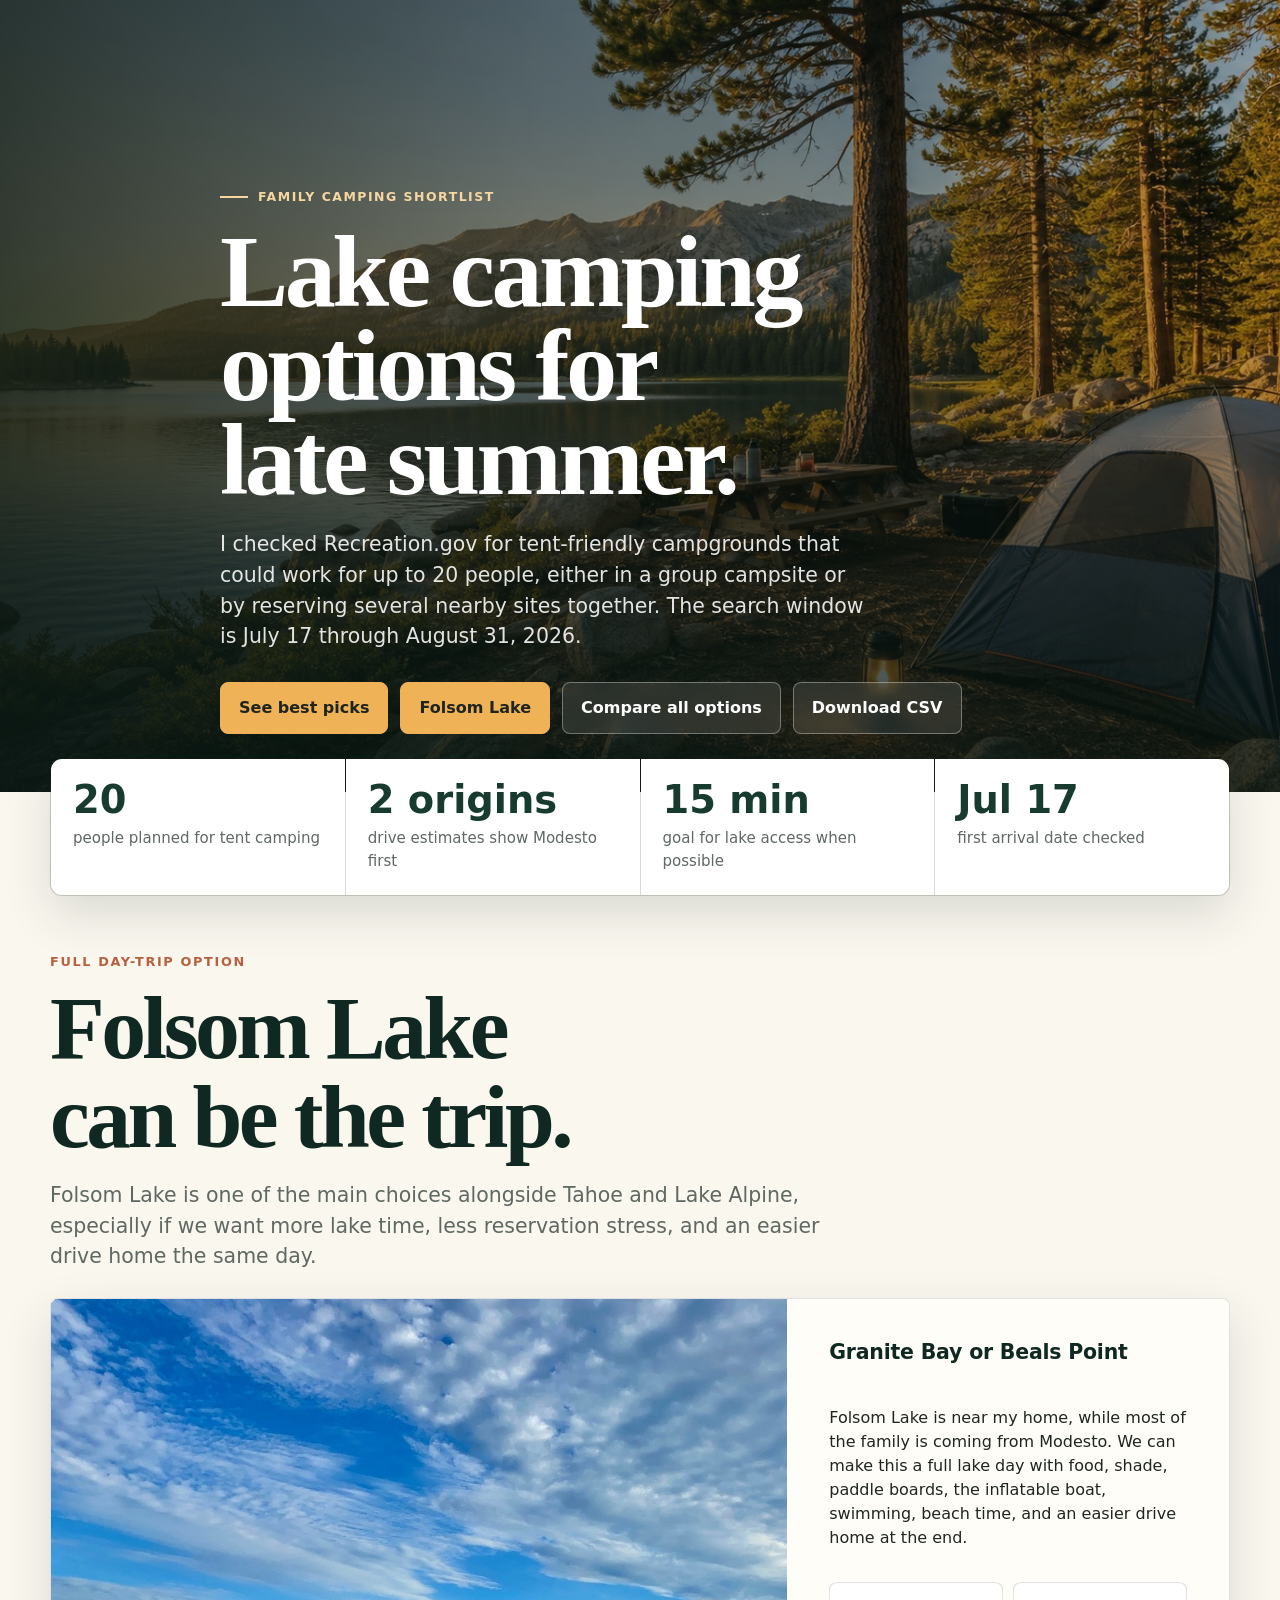
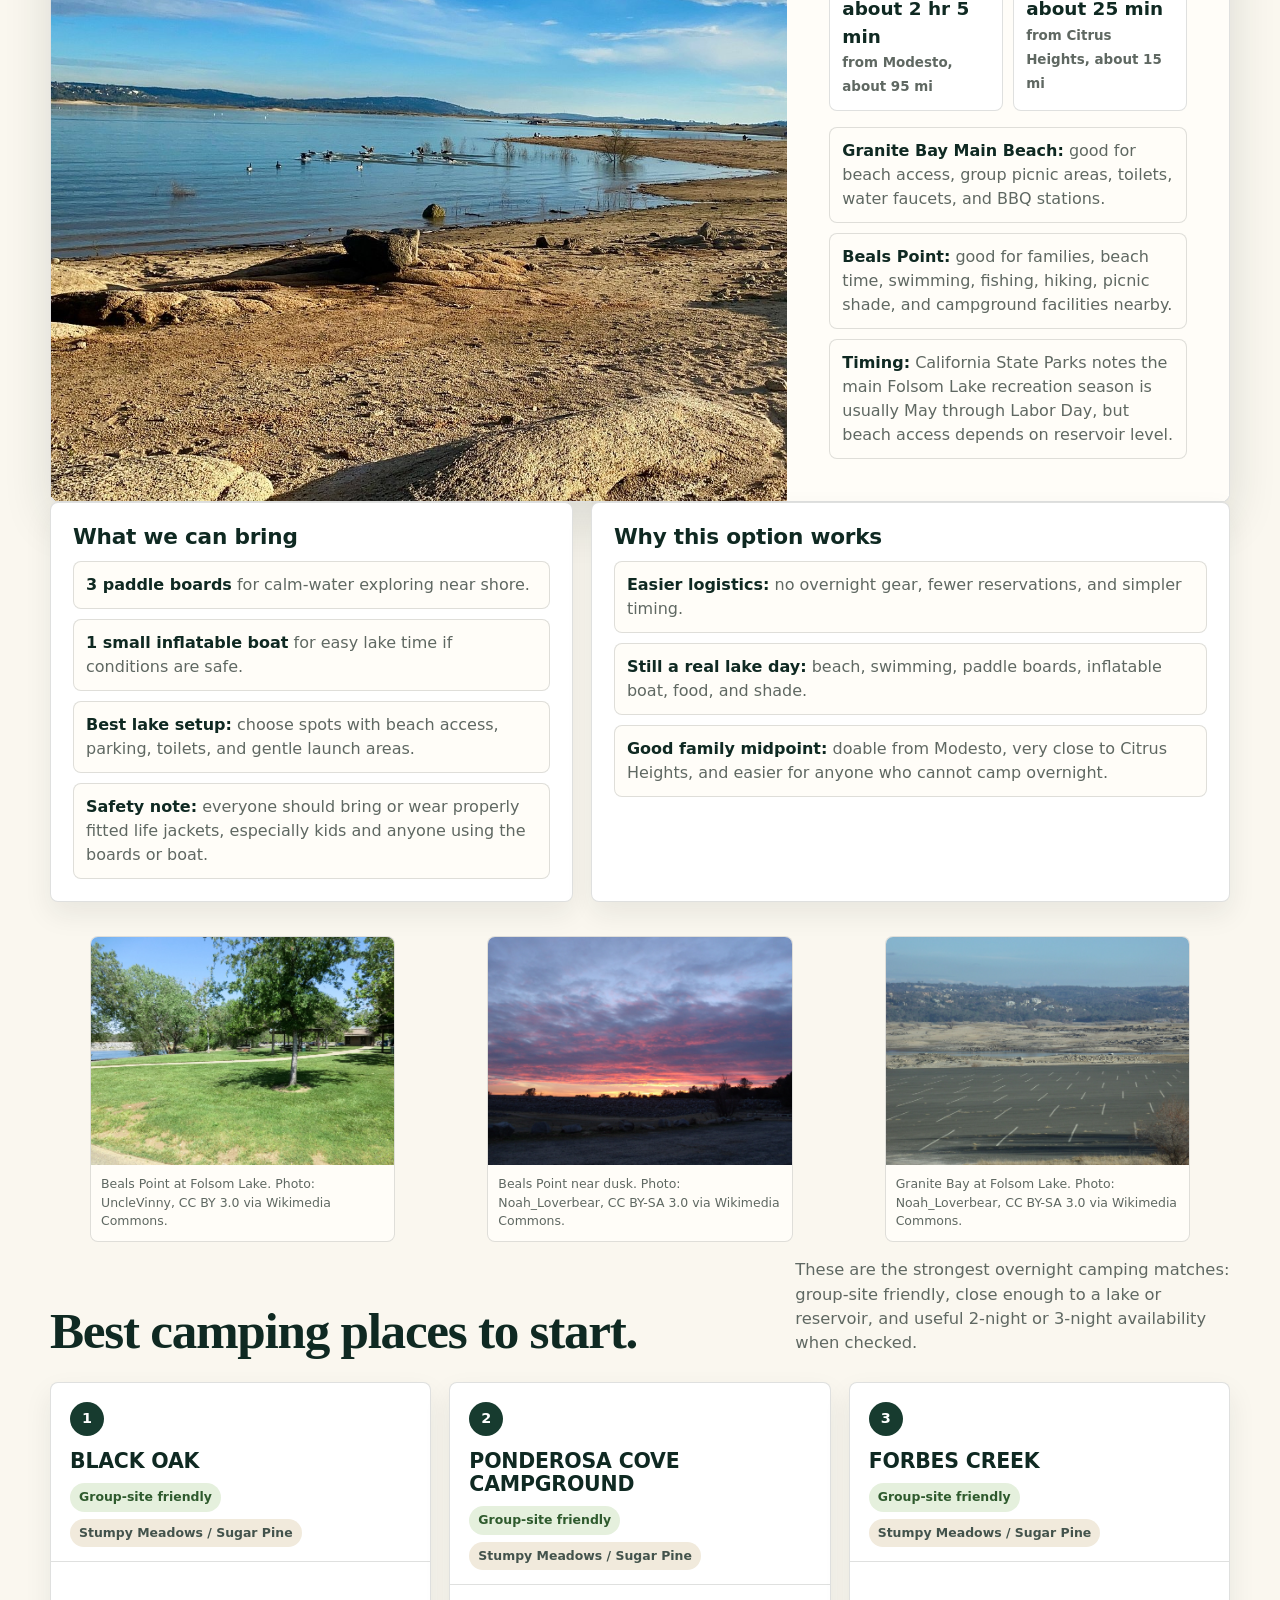
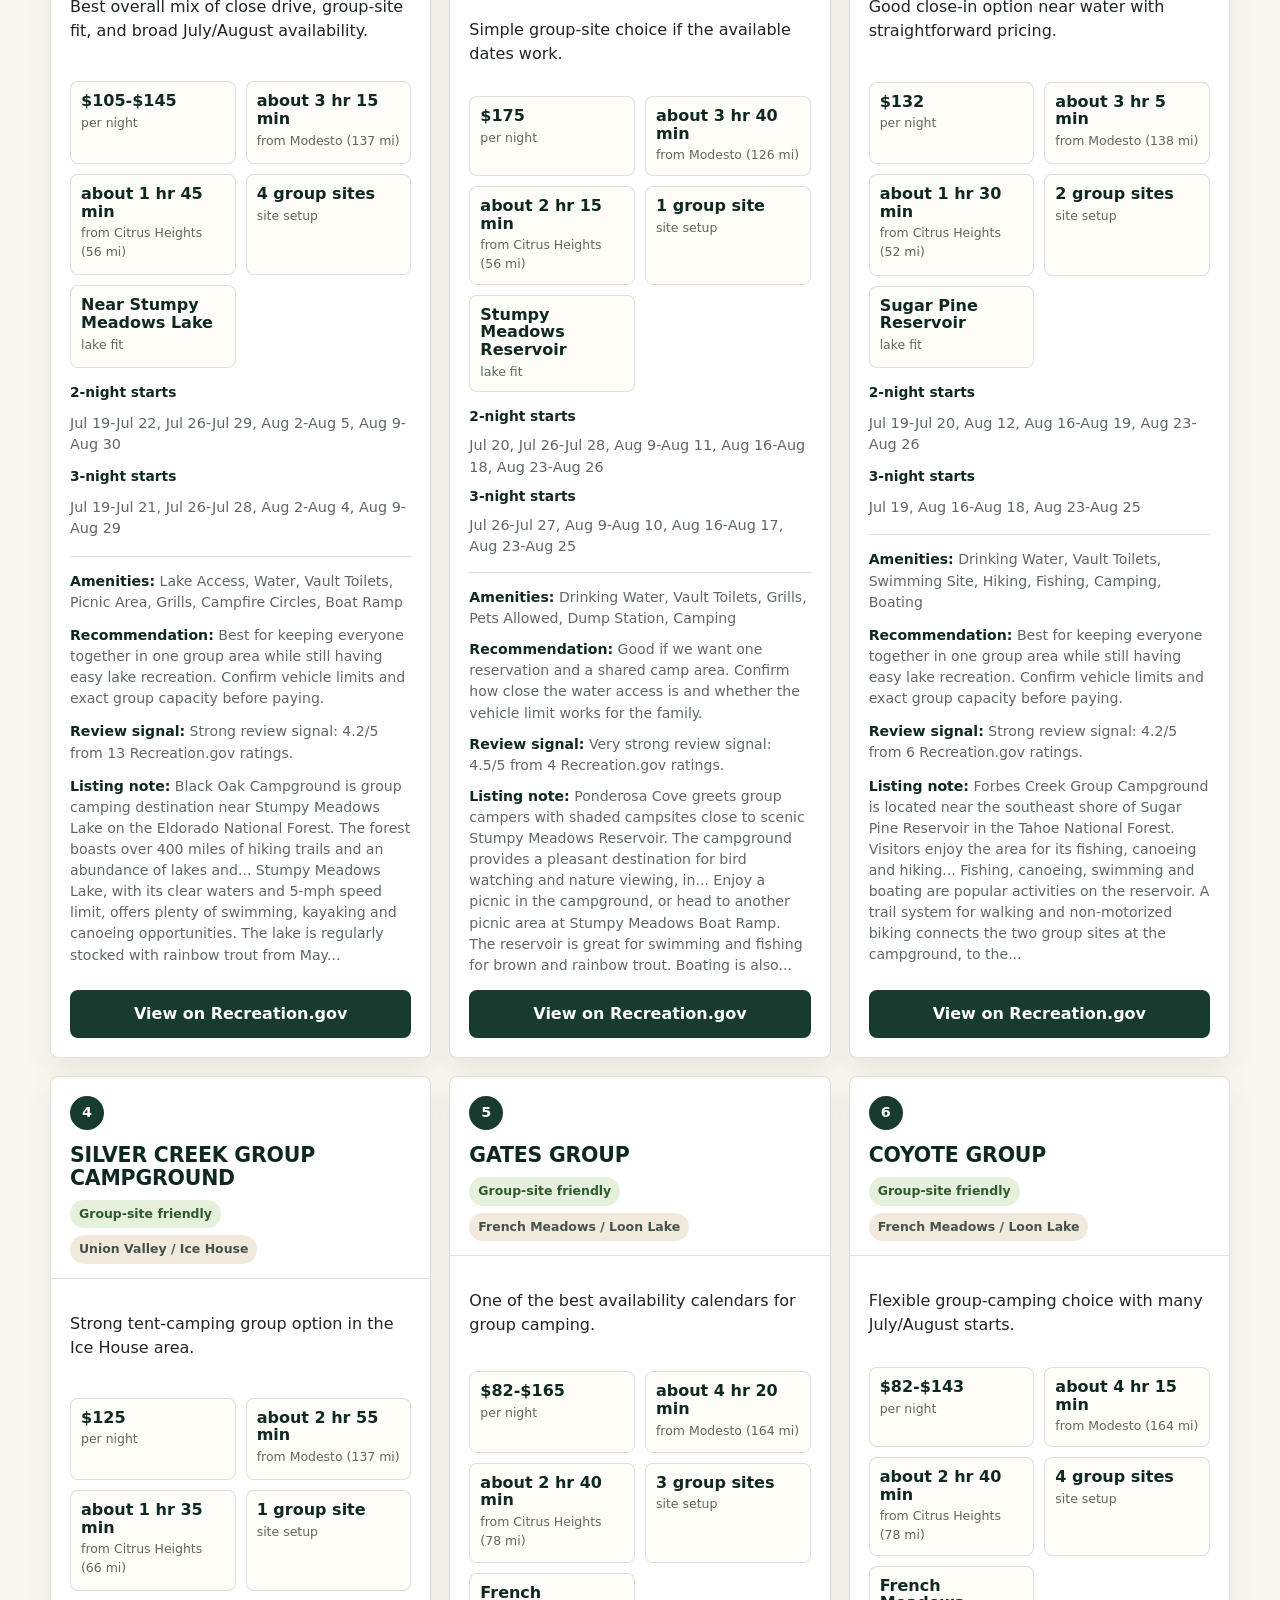
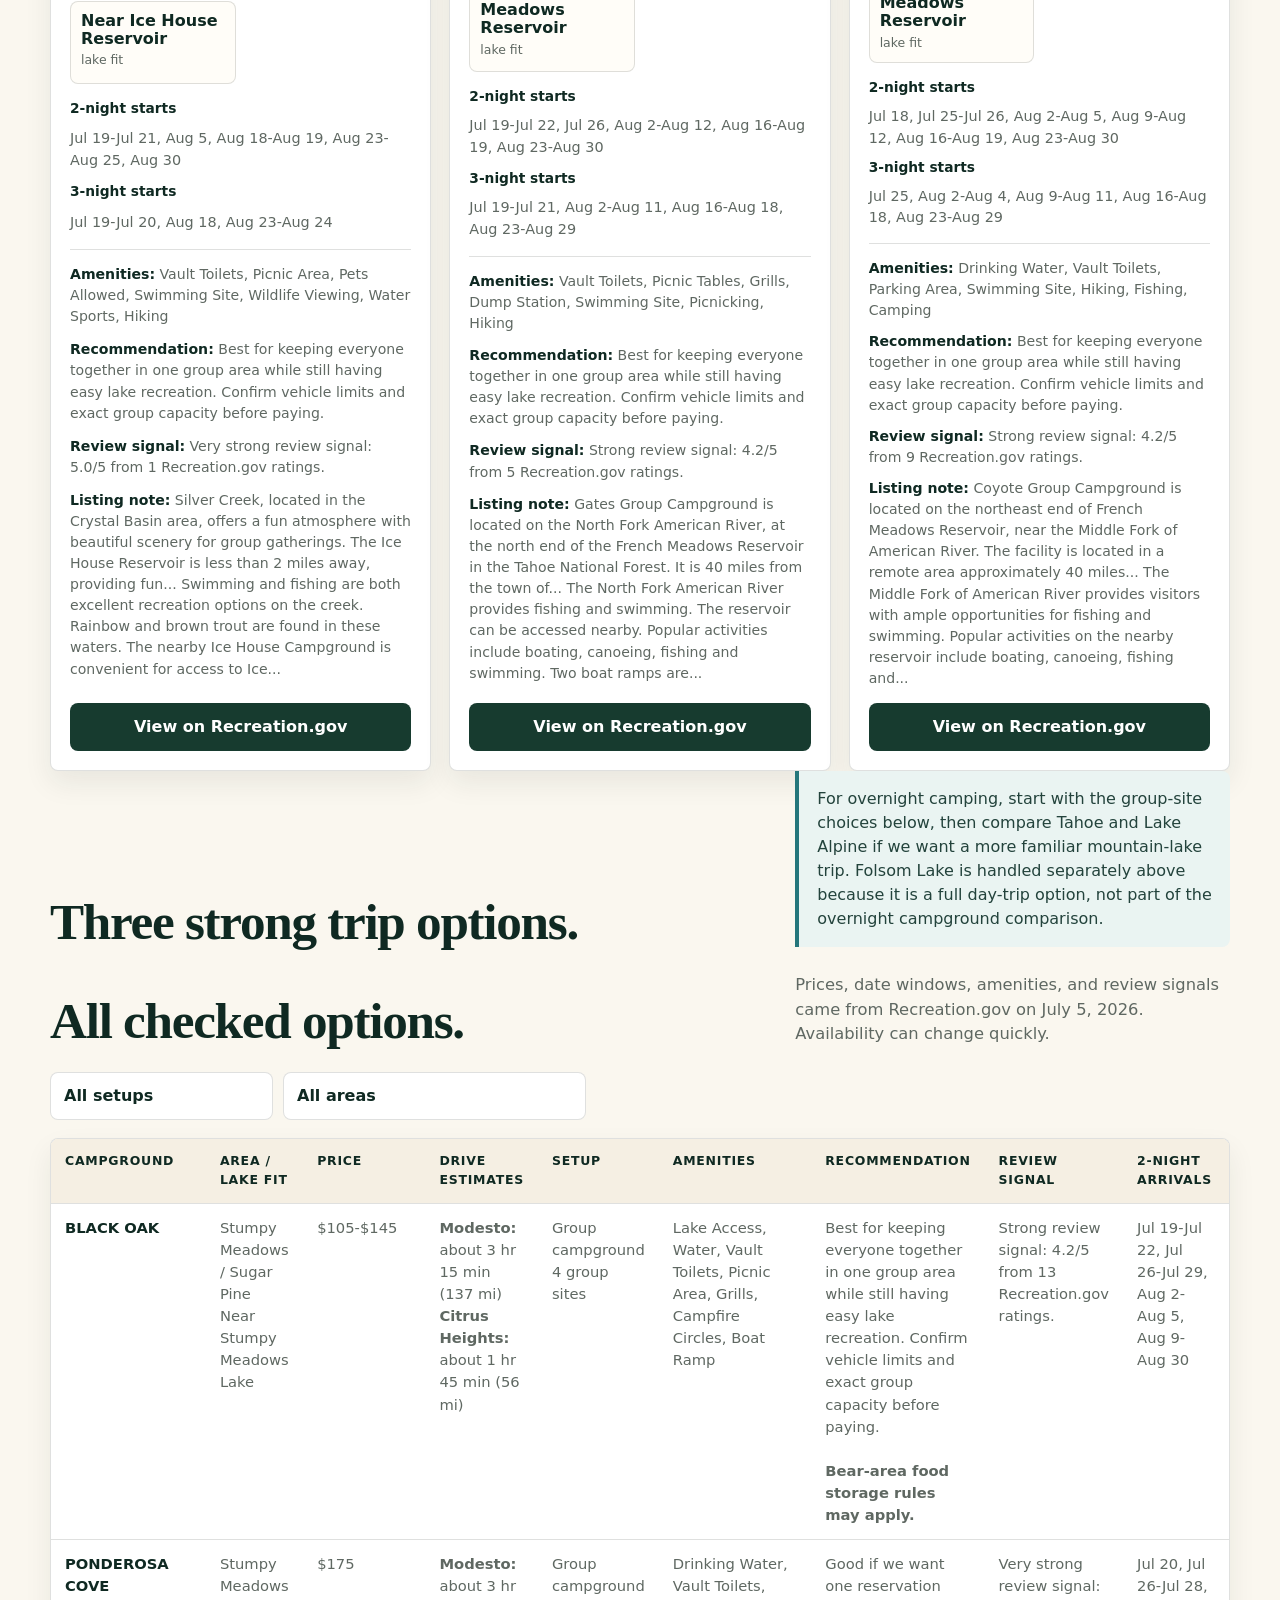
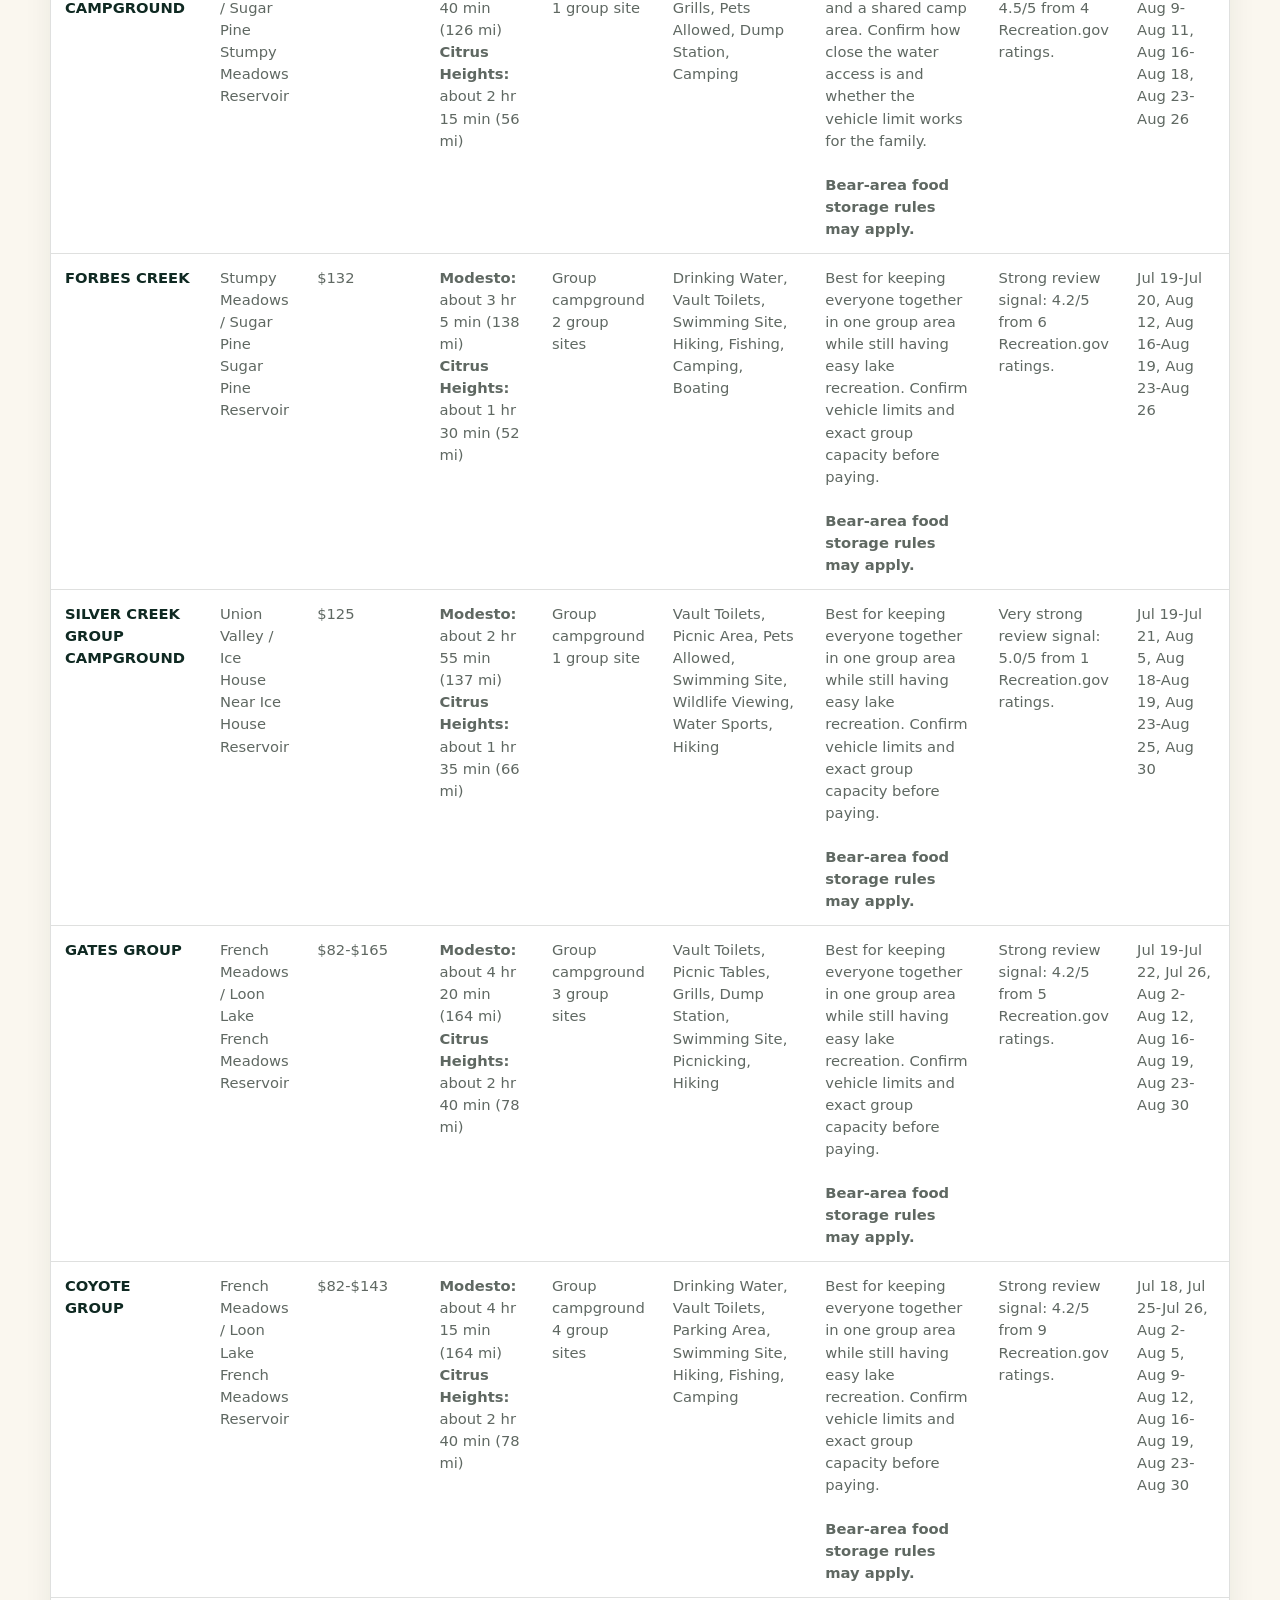
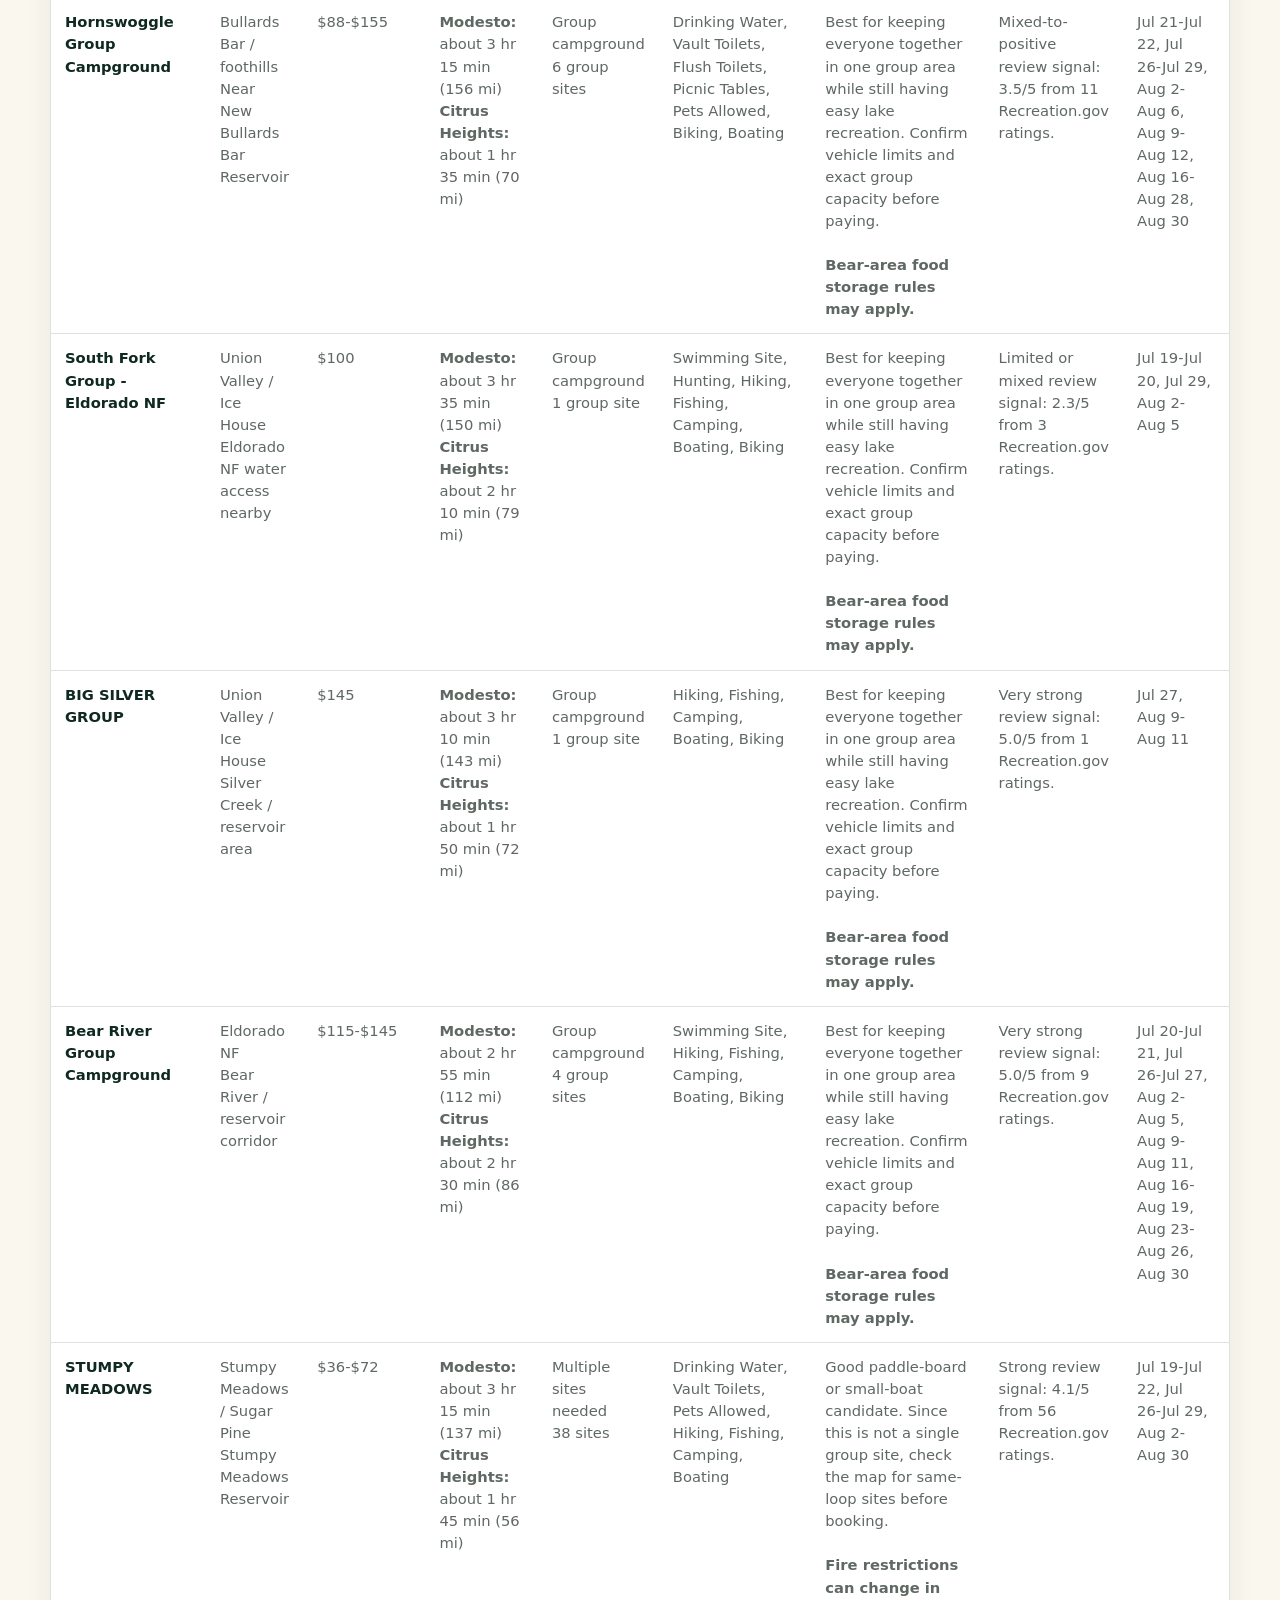
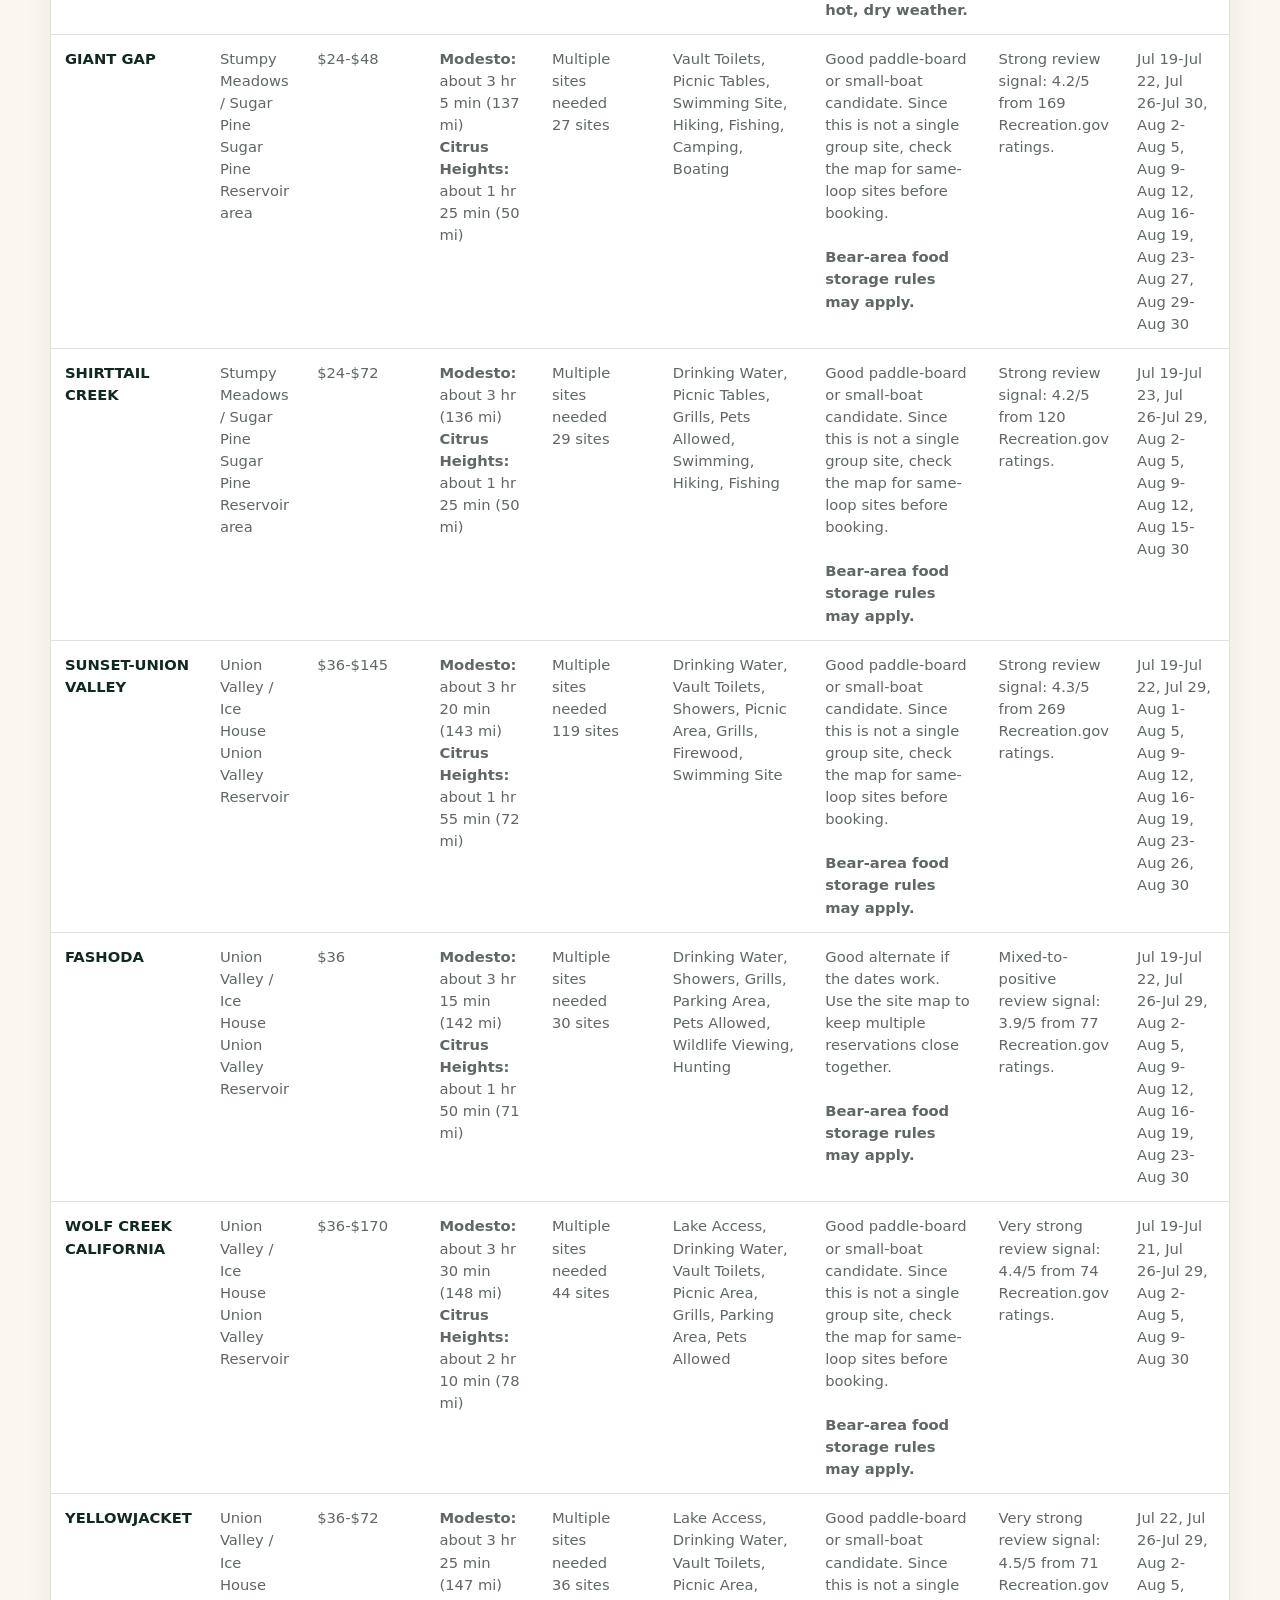
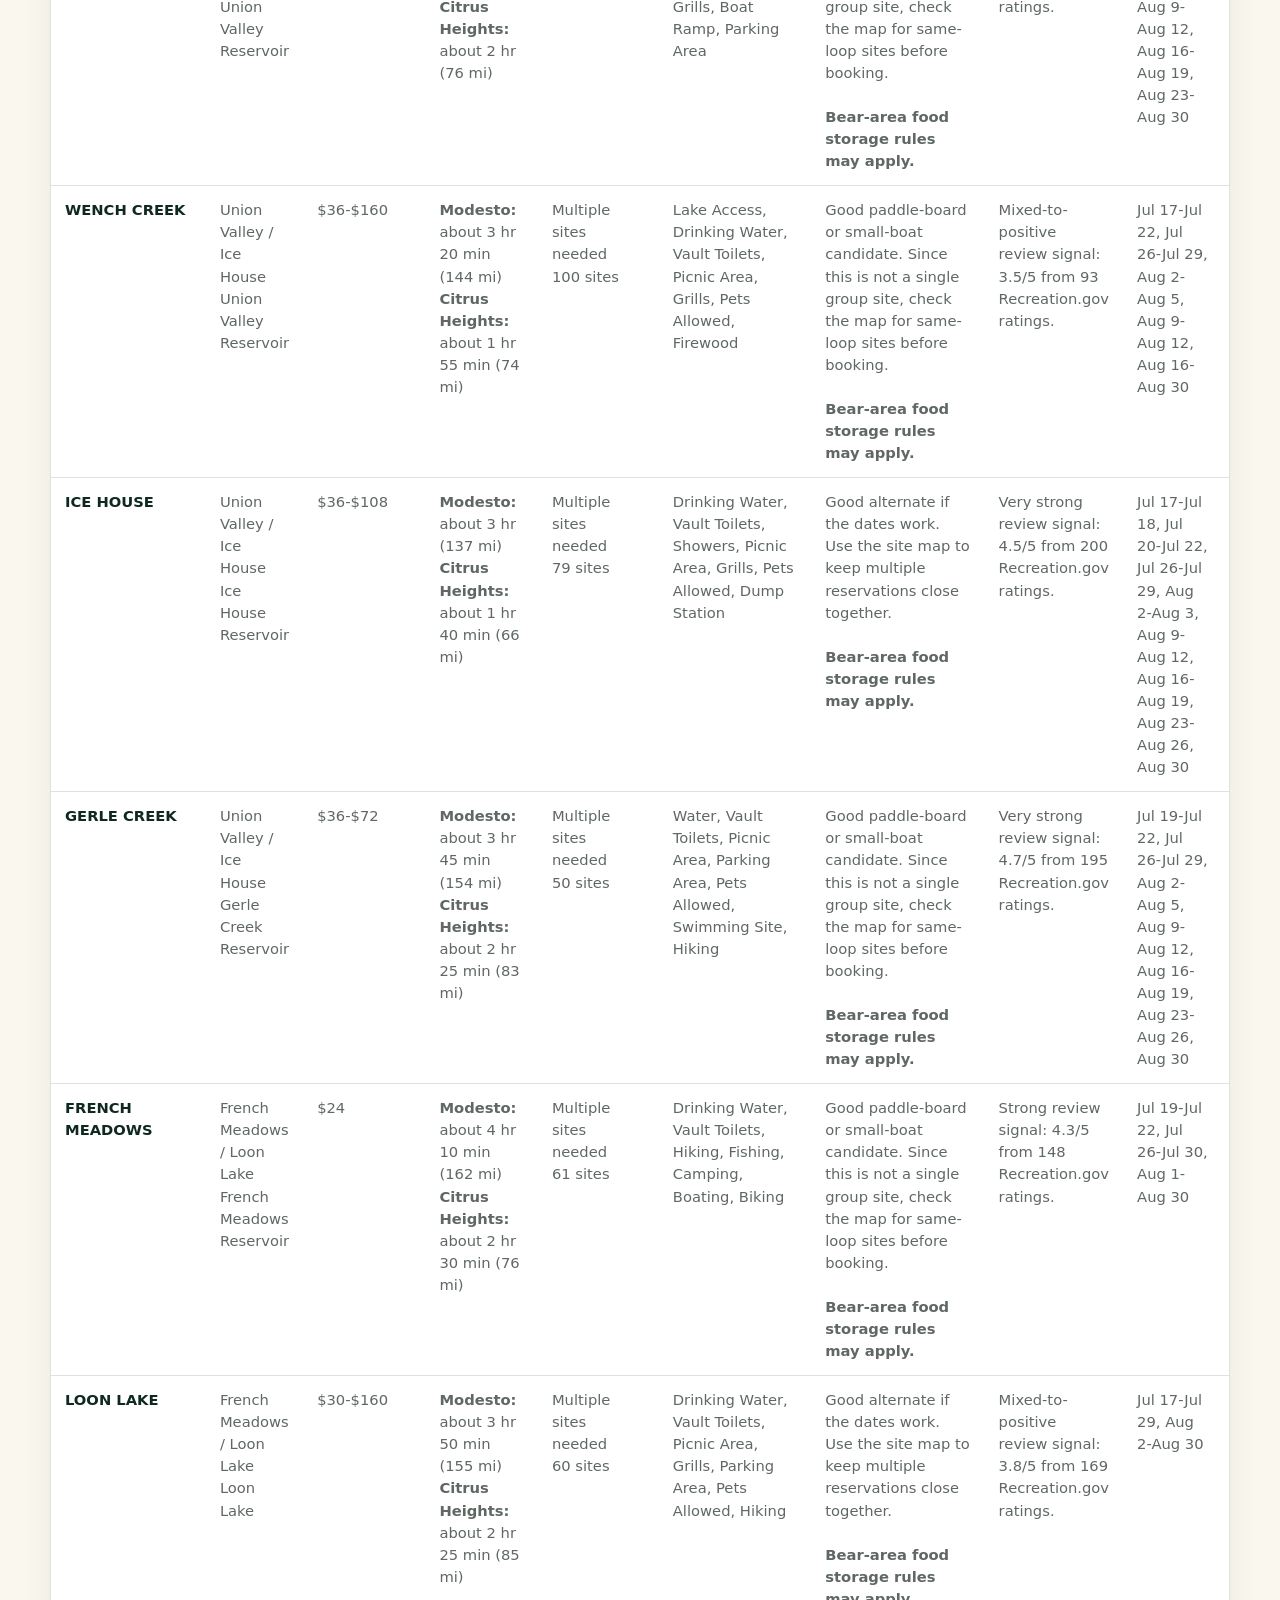
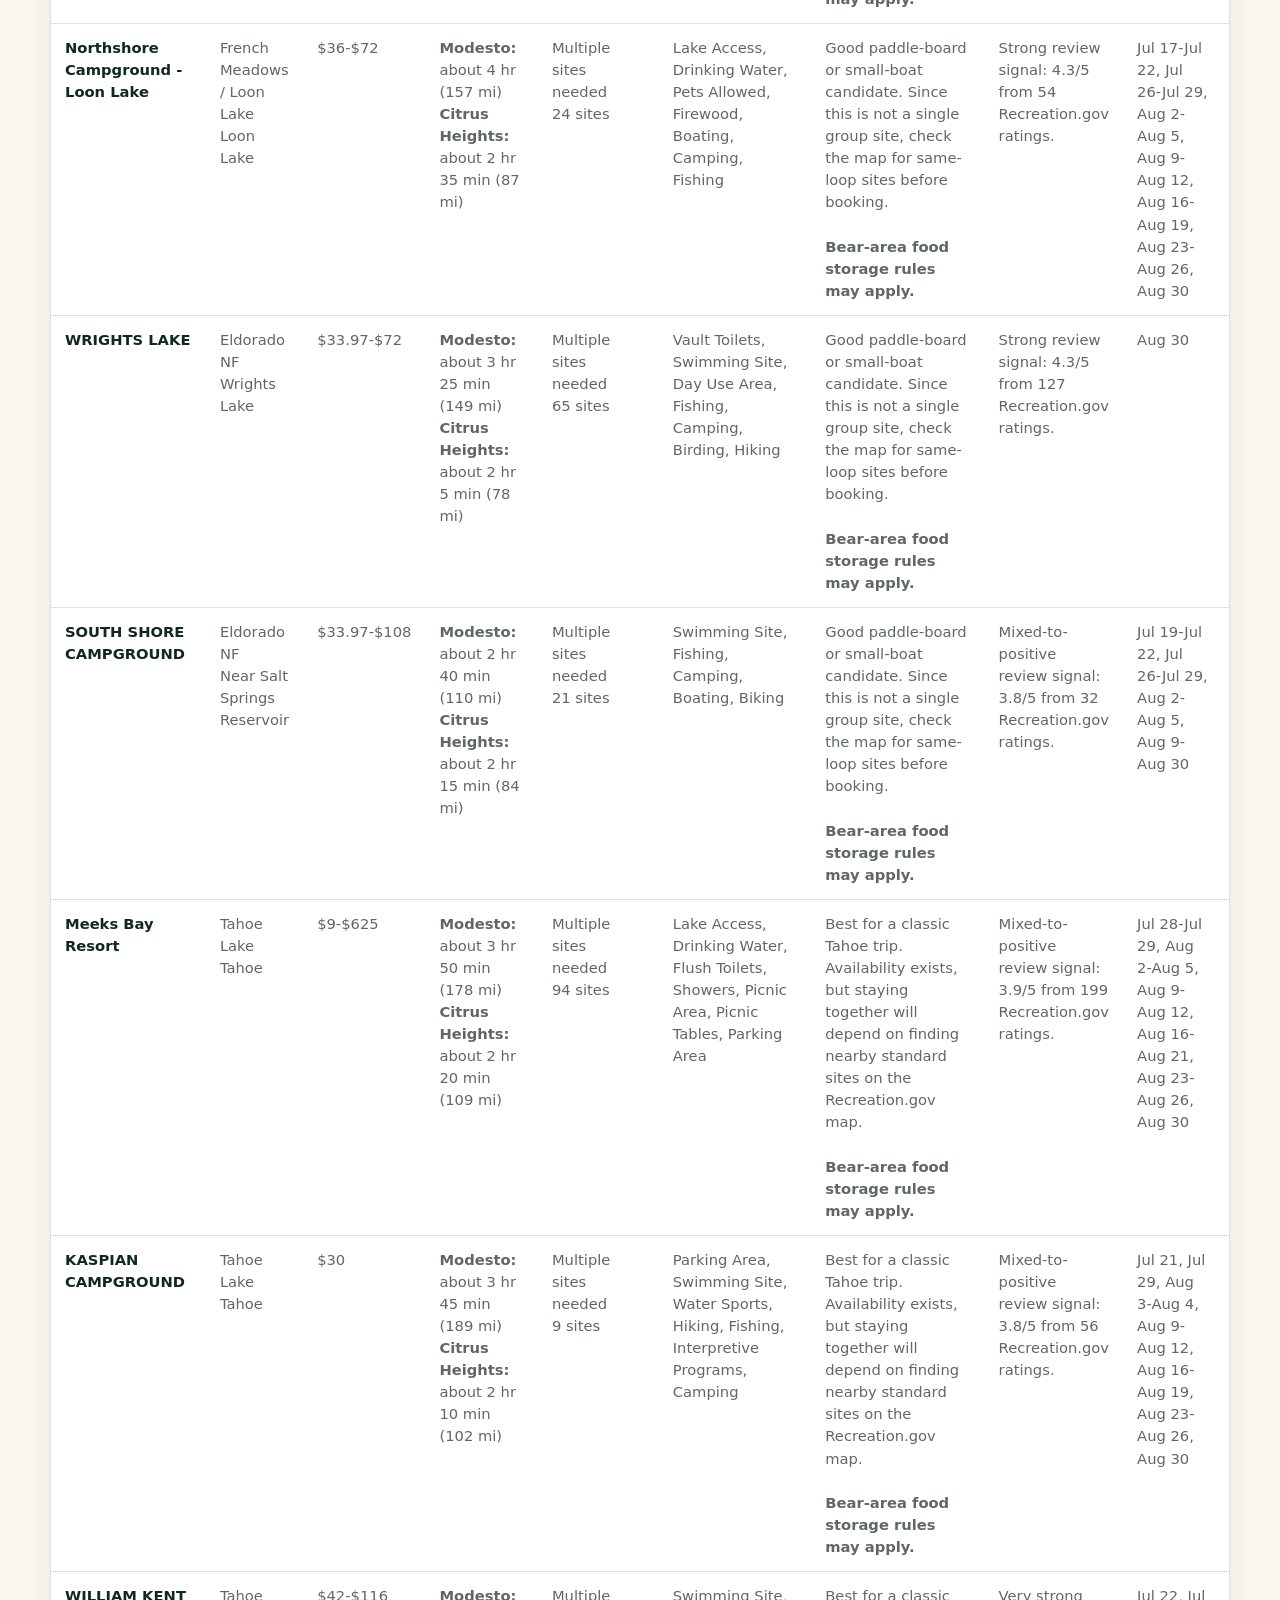
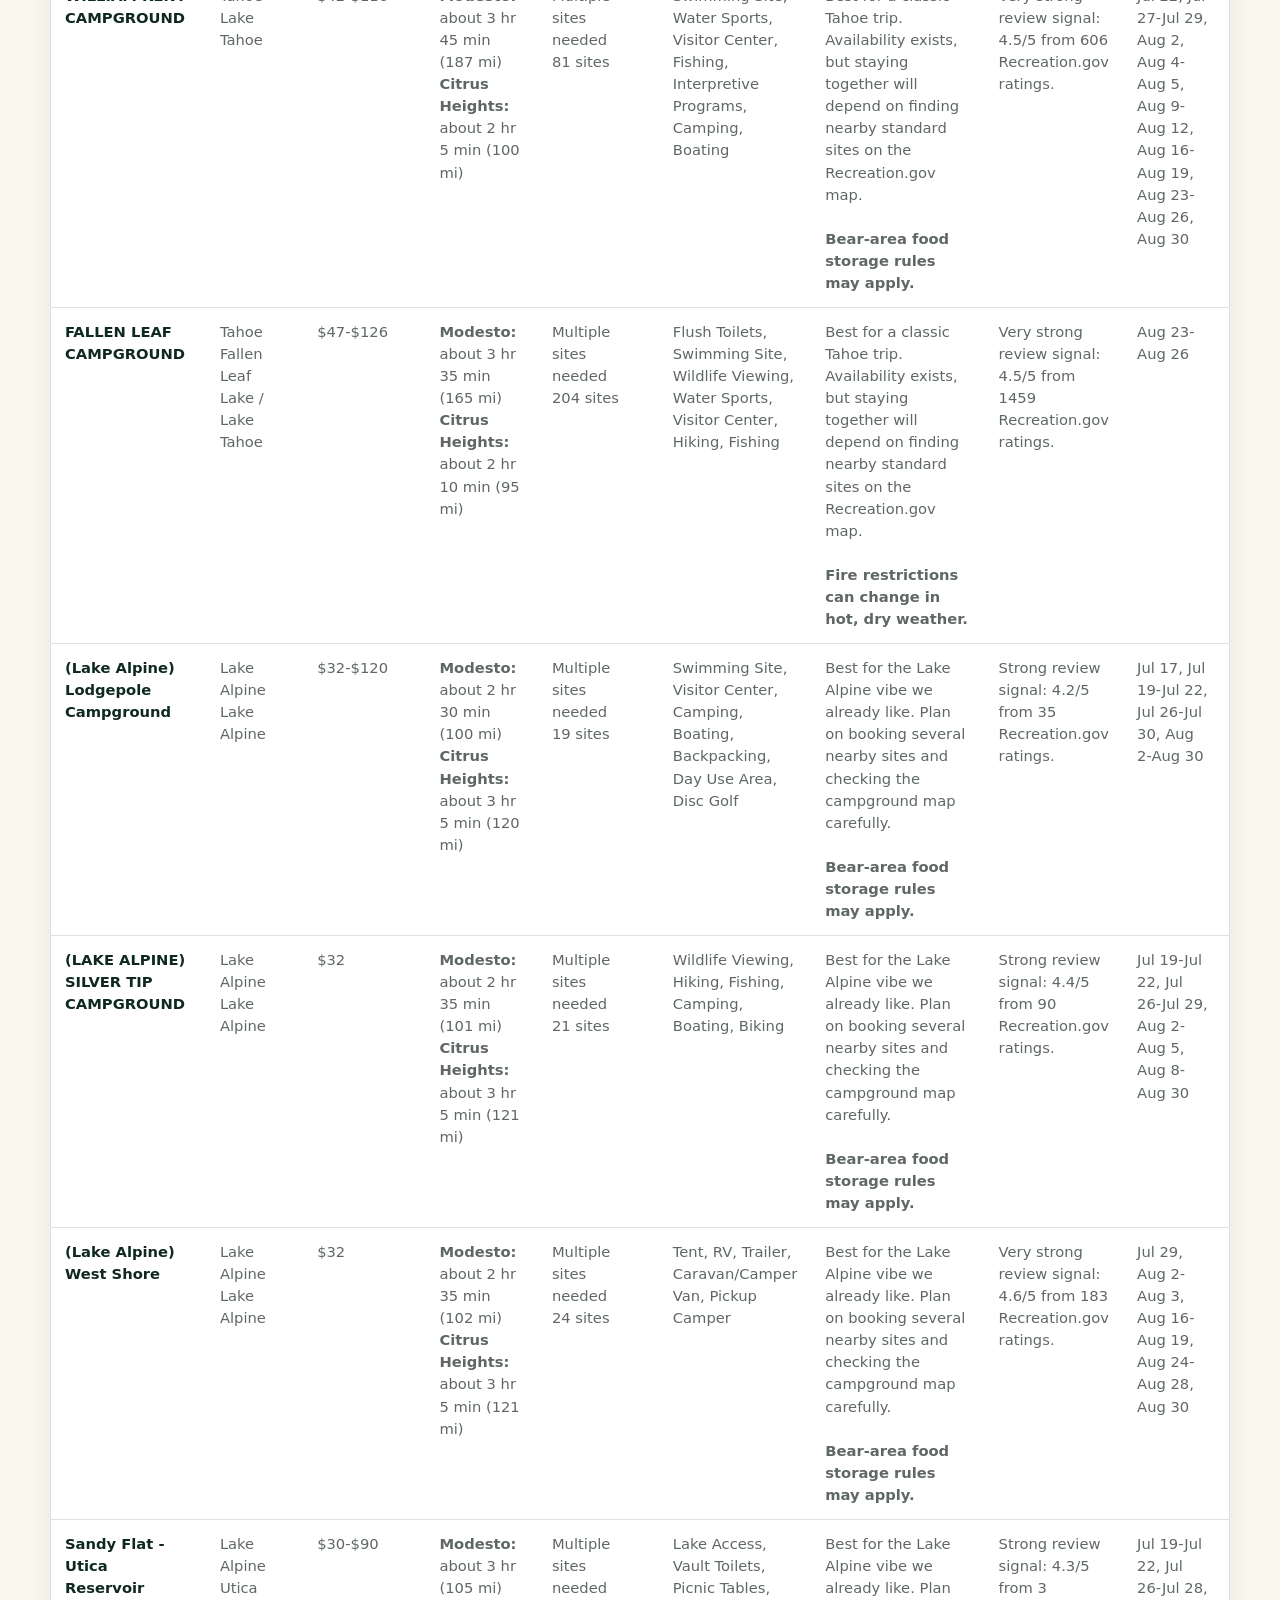
==== commit 55dfbabd: "Quartz sync: Jul 5, 2026, 2:04 PM" ====
--- a/standalone-sites/family-camping-2026/index.html
+++ b/standalone-sites/family-camping-2026/index.html
@@ -704,7 +704,7 @@
       <p class="folsom-lede">Folsom Lake is one of the main choices alongside Tahoe and Lake Alpine, especially if we want more lake time, less reservation stress, and an easier drive home the same day.</p>
 
       <div class="folsom-feature">
-        <img src="folsom-granite-bay.jpg" alt="Granite Bay shoreline at Folsom Lake" loading="eager" />
+        <img src="folsom-lake-main.jpg" alt="Folsom Lake shoreline with blue sky and open water" loading="eager" />
         <div class="folsom-feature-copy">
           <h3>Granite Bay or Beals Point</h3>
           <p>Folsom Lake is near my home, while most of the family is coming from Modesto. We can make this a full lake day with food, shade, paddle boards, the inflatable boat, swimming, beach time, and an easier drive home at the end.</p>
